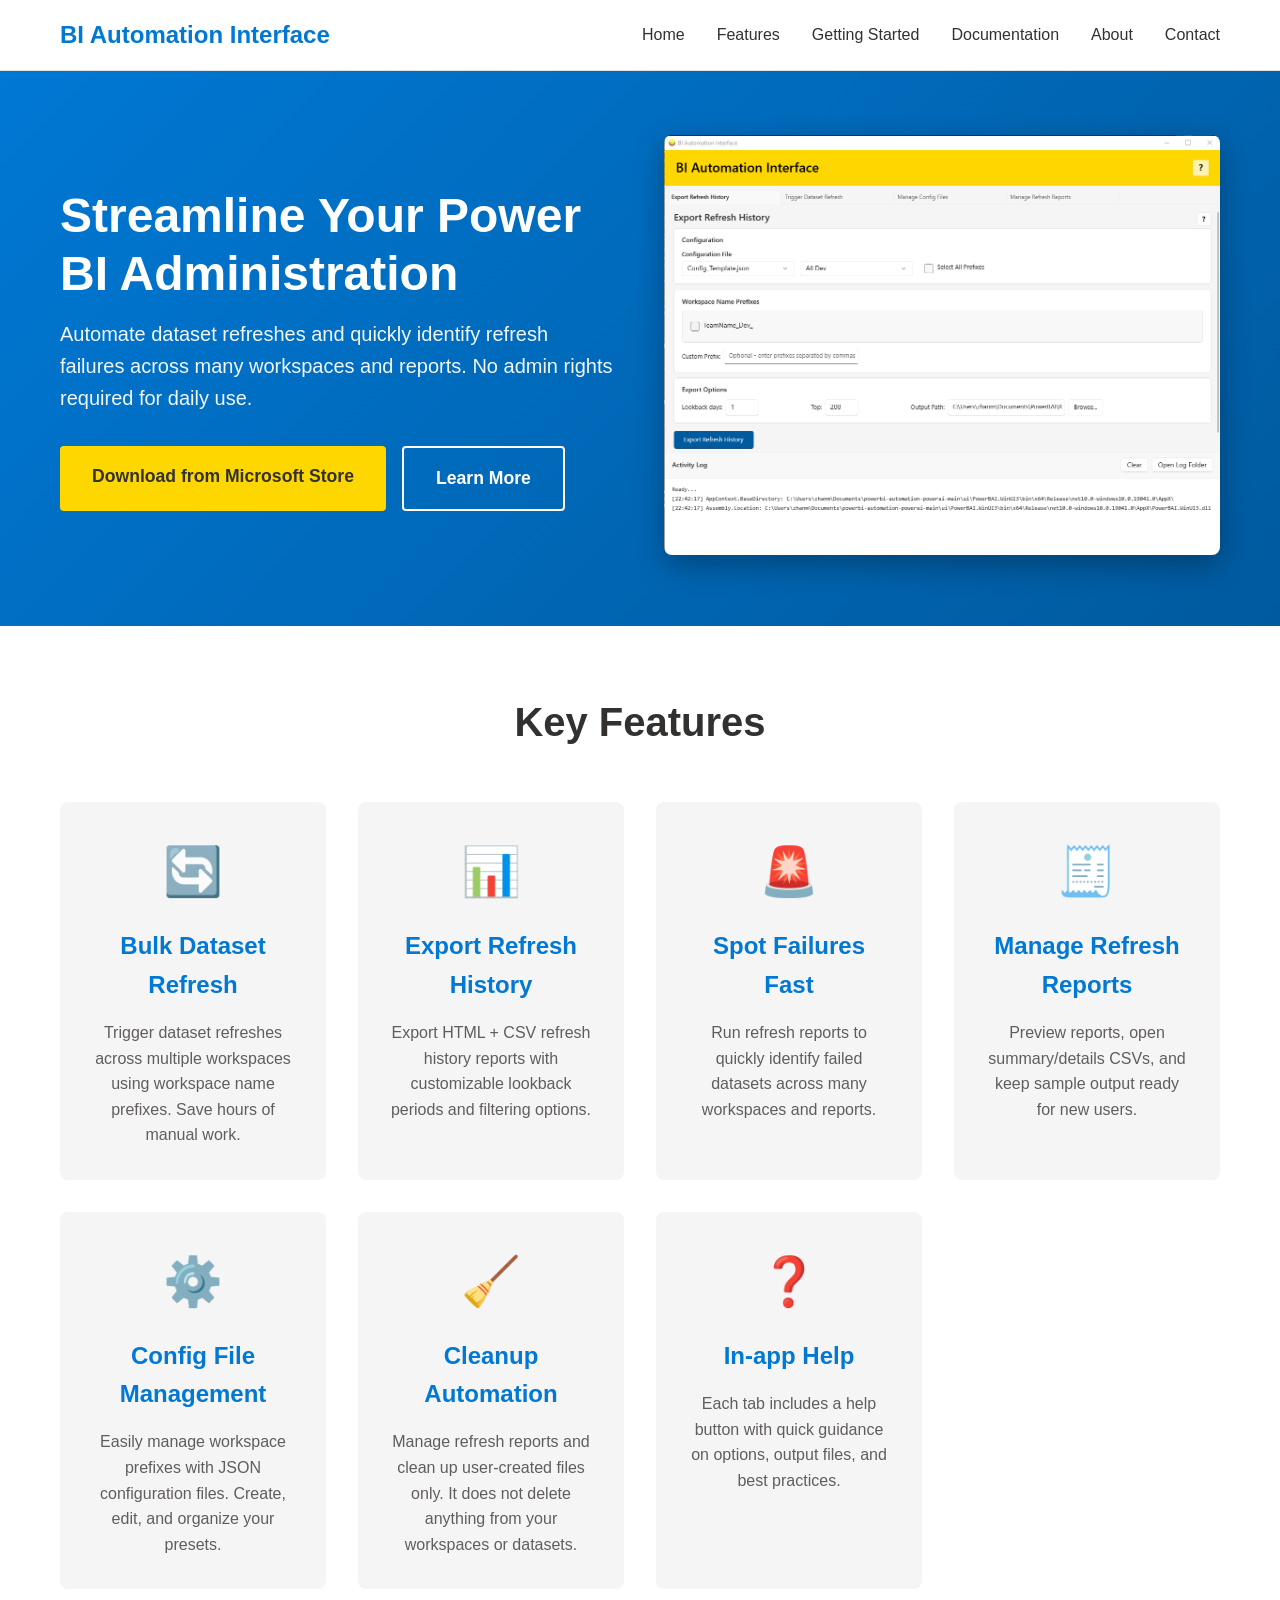
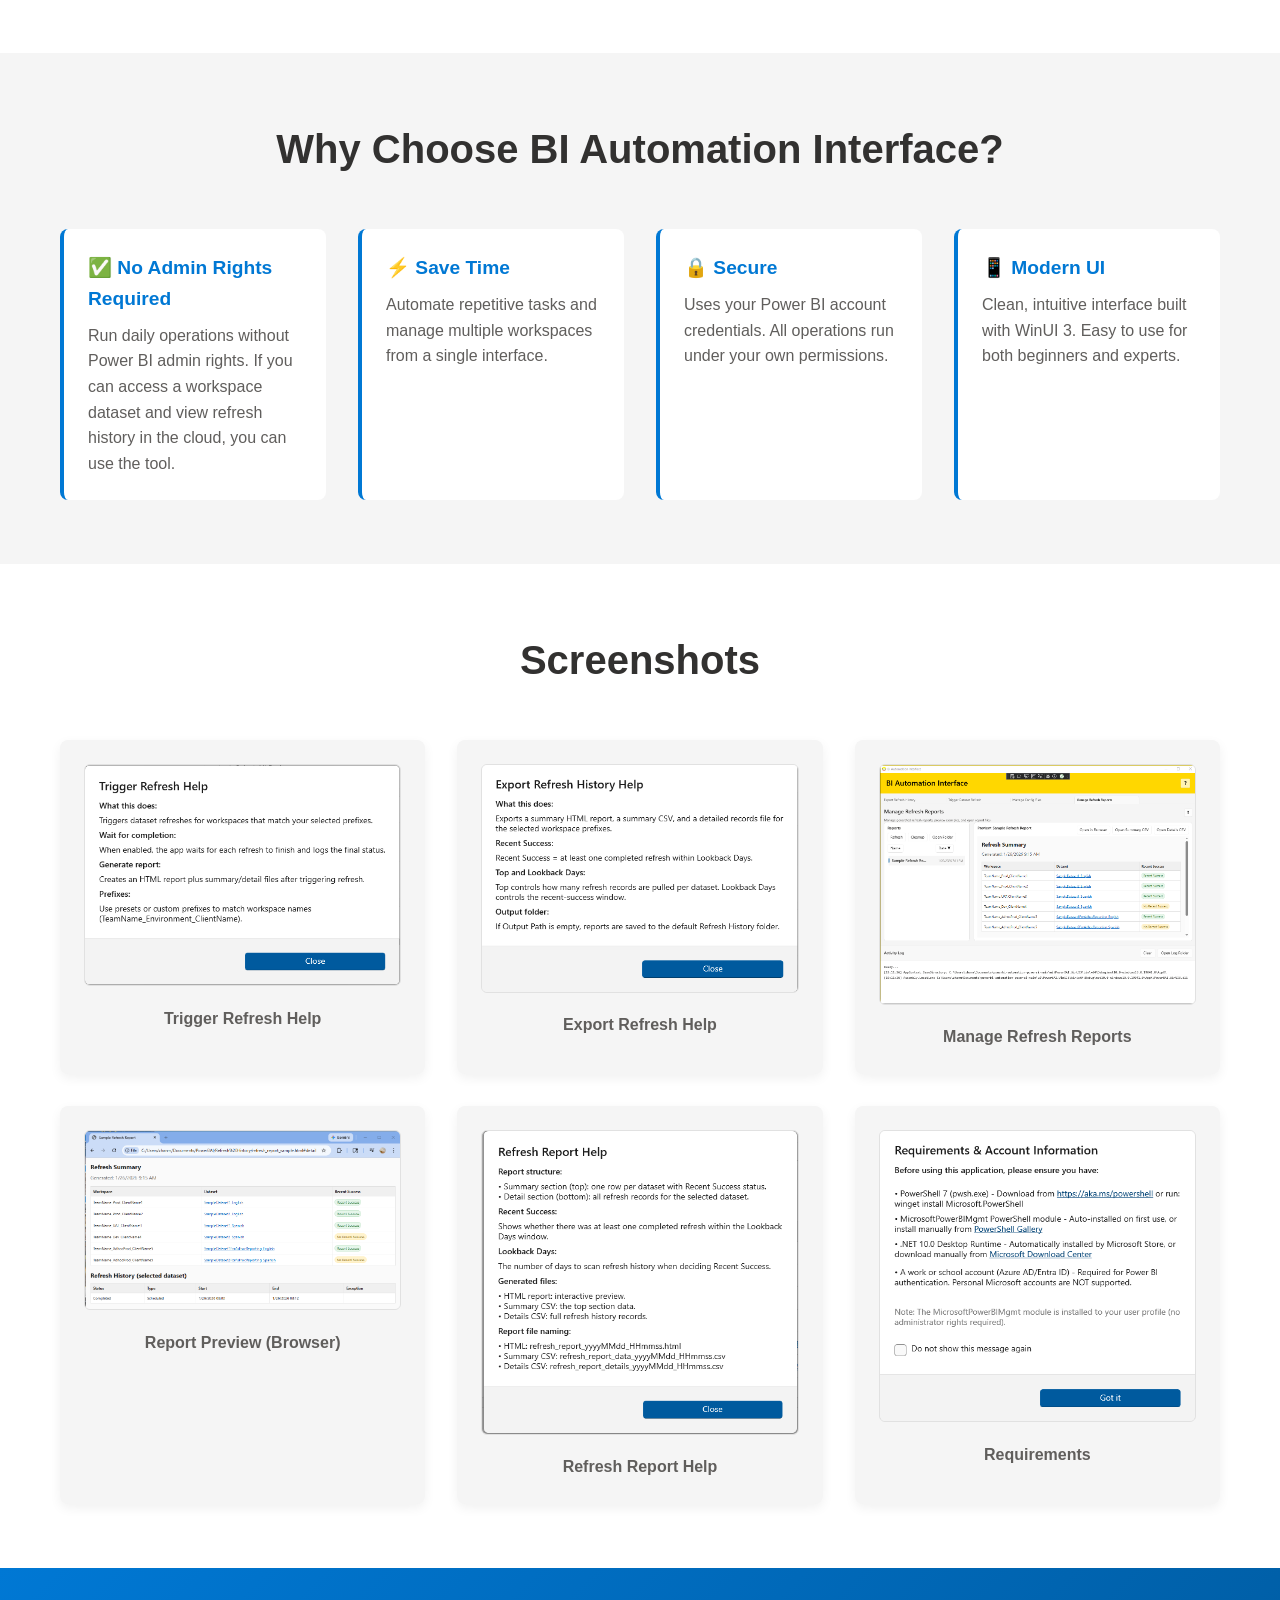
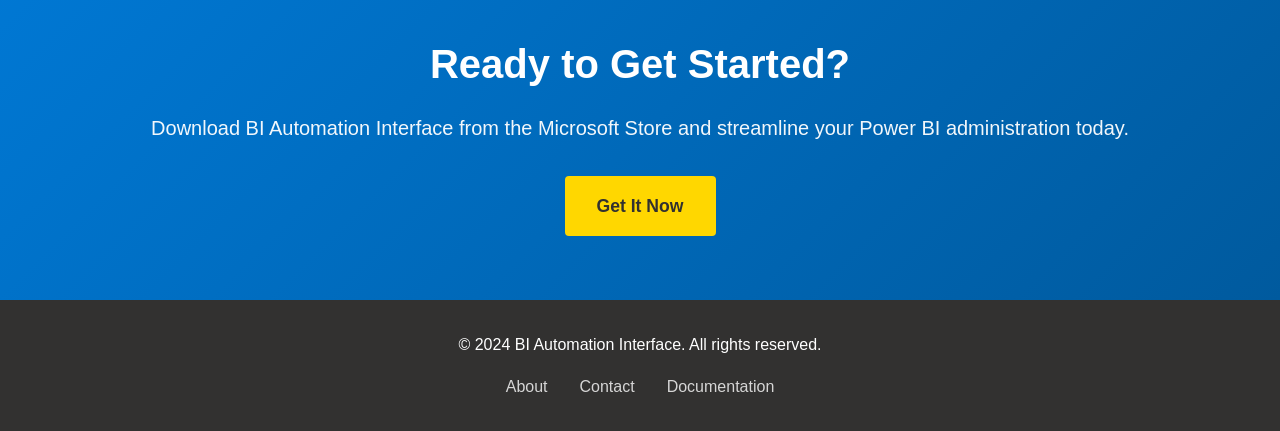
==== docs/index.html @ e1d39e35 "Enhance documentation with new sections for managing refresh reports and in-app help. Update existin" ====
<!DOCTYPE html>
<html lang="en">
<head>
    <meta charset="UTF-8">
    <meta name="viewport" content="width=device-width, initial-scale=1.0">
    <meta name="description" content="BI Automation Interface - Streamline Power BI administration with automated dataset refreshes and workspace management">
    <title>BI Automation Interface - Power BI Administration Tool</title>
    <link rel="icon" href="favicon.ico" type="image/x-icon">
    <link rel="stylesheet" href="styles/main.css">
</head>
<body>
    <!-- Navigation -->
    <nav class="navbar">
        <div class="container">
            <div class="nav-brand">BI Automation Interface</div>
            <ul class="nav-menu">
                <li><a href="index.html">Home</a></li>
                <li><a href="features.html">Features</a></li>
                <li><a href="getting-started.html">Getting Started</a></li>
                <li><a href="docs.html">Documentation</a></li>
                <li><a href="about.html">About</a></li>
                <li><a href="contact.html">Contact</a></li>
            </ul>
        </div>
    </nav>

    <!-- Hero Section -->
    <section class="hero">
        <div class="container">
            <div class="hero-content">
                <h1 class="hero-title">Streamline Your Power BI Administration</h1>
                <p class="hero-subtitle">Automate dataset refreshes and quickly identify refresh failures across many workspaces and reports. No admin rights required for daily use.</p>
                <div class="hero-cta">
                    <a href="https://apps.microsoft.com/detail/9NP7JGN357HW" class="btn btn-primary btn-large">
                        Download from Microsoft Store
                    </a>
                    <a href="getting-started.html" class="btn btn-secondary btn-large">
                        Learn More
                    </a>
                </div>
            </div>
            <div class="hero-image">
                <img class="lightbox-image" src="images/hero-screenshot.png" alt="BI Automation Interface Screenshot" />
            </div>
        </div>
    </section>

    <!-- Features Section -->
    <section id="features" class="features">
        <div class="container">
            <h2 class="section-title">Key Features</h2>
            <div class="features-grid">
                <div class="feature-card">
                    <div class="feature-icon">🔄</div>
                    <h3>Bulk Dataset Refresh</h3>
                    <p>Trigger dataset refreshes across multiple workspaces using workspace name prefixes. Save hours of manual work.</p>
                </div>
                <div class="feature-card">
                    <div class="feature-icon">📊</div>
                    <h3>Export Refresh History</h3>
                    <p>Export HTML + CSV refresh history reports with customizable lookback periods and filtering options.</p>
                </div>
                <div class="feature-card">
                    <div class="feature-icon">🚨</div>
                    <h3>Spot Failures Fast</h3>
                    <p>Run refresh reports to quickly identify failed datasets across many workspaces and reports.</p>
                </div>
                <div class="feature-card">
                    <div class="feature-icon">🧾</div>
                    <h3>Manage Refresh Reports</h3>
                    <p>Preview reports, open summary/details CSVs, and keep sample output ready for new users.</p>
                </div>
                <div class="feature-card">
                    <div class="feature-icon">⚙️</div>
                    <h3>Config File Management</h3>
                    <p>Easily manage workspace prefixes with JSON configuration files. Create, edit, and organize your presets.</p>
                </div>
                <div class="feature-card">
                    <div class="feature-icon">🧹</div>
                    <h3>Cleanup Automation</h3>
                    <p>Manage refresh reports and clean up user-created files only. It does not delete anything from your workspaces or datasets.</p>
                </div>
                <div class="feature-card">
                    <div class="feature-icon">❓</div>
                    <h3>In-app Help</h3>
                    <p>Each tab includes a help button with quick guidance on options, output files, and best practices.</p>
                </div>
            </div>
        </div>
    </section>

    <!-- Benefits Section -->
    <section class="benefits">
        <div class="container">
            <h2 class="section-title">Why Choose BI Automation Interface?</h2>
            <div class="benefits-list">
                <div class="benefit-item">
                    <strong>✅ No Admin Rights Required</strong>
                    <p>Run daily operations without Power BI admin rights. If you can access a workspace dataset and view refresh history in the cloud, you can use the tool.</p>
                </div>
                <div class="benefit-item">
                    <strong>⚡ Save Time</strong>
                    <p>Automate repetitive tasks and manage multiple workspaces from a single interface.</p>
                </div>
                <div class="benefit-item">
                    <strong>🔒 Secure</strong>
                    <p>Uses your Power BI account credentials. All operations run under your own permissions.</p>
                </div>
                <div class="benefit-item">
                    <strong>📱 Modern UI</strong>
                    <p>Clean, intuitive interface built with WinUI 3. Easy to use for both beginners and experts.</p>
                </div>
            </div>
        </div>
    </section>

    <!-- Screenshots Section -->
    <section class="screenshots">
        <div class="container">
            <h2 class="section-title">Screenshots</h2>
            <div class="screenshots-grid">
                <div class="screenshot-card">
                    <img class="lightbox-image" src="images/Trigger refesh tab help.png" alt="Trigger Refresh help dialog screenshot" />
                    <p>Trigger Refresh Help</p>
                </div>
                <div class="screenshot-card">
                    <img class="lightbox-image" src="images/Export refresh history tab help.png" alt="Export Refresh History help dialog screenshot" />
                    <p>Export Refresh Help</p>
                </div>
                <div class="screenshot-card">
                    <img class="lightbox-image" src="images/Manage Report tab.png" alt="Manage Refresh Reports page screenshot" />
                    <p>Manage Refresh Reports</p>
                </div>
                <div class="screenshot-card">
                    <img class="lightbox-image" src="images/report in browser.png" alt="Refresh report preview in browser screenshot" />
                    <p>Report Preview (Browser)</p>
                </div>
                <div class="screenshot-card">
                    <img class="lightbox-image" src="images/Refresh Report tab help.png" alt="Refresh Report help dialog screenshot" />
                    <p>Refresh Report Help</p>
                </div>
                <div class="screenshot-card">
                    <img class="lightbox-image" src="images/screenshot-5.png" alt="Requirements dialog screenshot" />
                    <p>Requirements</p>
                </div>
            </div>
        </div>
    </section>

    <!-- CTA Section -->
    <section class="cta">
        <div class="container">
            <h2>Ready to Get Started?</h2>
            <p>Download BI Automation Interface from the Microsoft Store and streamline your Power BI administration today.</p>
            <a href="https://apps.microsoft.com/detail/9NP7JGN357HW" class="btn btn-primary btn-large">
                Get It Now
            </a>
        </div>
    </section>

    <!-- Footer -->
    <footer class="footer">
        <div class="container">
            <p>&copy; 2024 BI Automation Interface. All rights reserved.</p>
            <ul class="footer-links">
                <li><a href="about.html">About</a></li>
                <li><a href="contact.html">Contact</a></li>
                <li><a href="docs.html">Documentation</a></li>
            </ul>
        </div>
    </footer>
    <div class="lightbox-overlay" id="lightbox" aria-hidden="true">
        <button class="lightbox-close" type="button" aria-label="Close">×</button>
        <img class="lightbox-content" id="lightbox-image" alt="" />
    </div>
    <script>
        const lightbox = document.getElementById("lightbox");
        const lightboxImage = document.getElementById("lightbox-image");
        const lightboxClose = lightbox.querySelector(".lightbox-close");

        const openLightbox = (img) => {
            lightboxImage.src = img.src;
            lightboxImage.alt = img.alt || "";
            lightbox.classList.add("open");
            document.body.classList.add("lightbox-open");
        };

        const closeLightbox = () => {
            lightbox.classList.remove("open");
            document.body.classList.remove("lightbox-open");
        };

        document.querySelectorAll(".lightbox-image").forEach((img) => {
            img.setAttribute("tabindex", "0");
            img.addEventListener("click", () => openLightbox(img));
            img.addEventListener("keydown", (event) => {
                if (event.key === "Enter" || event.key === " ") {
                    event.preventDefault();
                    openLightbox(img);
                }
            });
        });

        lightboxClose.addEventListener("click", closeLightbox);
        lightbox.addEventListener("click", (event) => {
            if (event.target === lightbox) {
                closeLightbox();
            }
        });
        document.addEventListener("keydown", (event) => {
            if (event.key === "Escape" && lightbox.classList.contains("open")) {
                closeLightbox();
            }
        });
    </script>
</body>
</html>
---- docs/styles/main.css ----
/* Reset and Base Styles */
* {
    margin: 0;
    padding: 0;
    box-sizing: border-box;
}

:root {
    --primary-color: #0078D4; /* Power BI Blue */
    --accent-color: #FFD700; /* Golden Yellow */
    --text-dark: #323130;
    --text-light: #605E5C;
    --bg-light: #F5F5F5;
    --bg-white: #FFFFFF;
    --border-color: #E1E1E1;
}

body {
    font-family: 'Segoe UI', -apple-system, BlinkMacSystemFont, 'Roboto', 'Oxygen', 'Ubuntu', sans-serif;
    color: var(--text-dark);
    line-height: 1.6;
    background-color: var(--bg-light);
}

.container {
    max-width: 1200px;
    margin: 0 auto;
    padding: 0 20px;
}

/* Navigation */
.navbar {
    background-color: var(--bg-white);
    border-bottom: 1px solid var(--border-color);
    padding: 1rem 0;
    position: sticky;
    top: 0;
    z-index: 100;
}

.navbar .container {
    display: flex;
    justify-content: space-between;
    align-items: center;
}

.nav-brand {
    font-size: 1.5rem;
    font-weight: 600;
    color: var(--primary-color);
}

.nav-menu {
    display: flex;
    list-style: none;
    gap: 2rem;
}

.nav-menu a {
    text-decoration: none;
    color: var(--text-dark);
    font-weight: 500;
    transition: color 0.3s;
}

.nav-menu a:hover {
    color: var(--primary-color);
}

/* Hero Section */
.hero {
    background: linear-gradient(135deg, var(--primary-color) 0%, #005A9E 100%);
    color: white;
    padding: 4rem 0;
    min-height: 500px;
    display: flex;
    align-items: center;
}

.hero .container {
    display: grid;
    grid-template-columns: 1fr 1fr;
    gap: 3rem;
    align-items: center;
}

.hero-title {
    font-size: 3rem;
    font-weight: 700;
    margin-bottom: 1rem;
    line-height: 1.2;
}

.hero-subtitle {
    font-size: 1.25rem;
    margin-bottom: 2rem;
    opacity: 0.95;
}

.hero-cta {
    display: flex;
    gap: 1rem;
    flex-wrap: wrap;
}

.hero-image img {
    width: 100%;
    border-radius: 8px;
    box-shadow: 0 10px 30px rgba(0, 0, 0, 0.3);
}

/* Page Hero */
.page-hero {
    background-color: var(--bg-white);
    padding: 3rem 0 2rem;
    border-bottom: 1px solid var(--border-color);
}

.page-hero h1 {
    font-size: 2.5rem;
    margin-bottom: 0.5rem;
}

.page-hero p {
    color: var(--text-light);
    font-size: 1.1rem;
}

/* Page Sections */
.page-section {
    padding: 3rem 0;
}

.content-grid {
    display: grid;
    grid-template-columns: repeat(auto-fit, minmax(260px, 1fr));
    gap: 1.5rem;
}

.content-card {
    background-color: var(--bg-white);
    border: 1px solid var(--border-color);
    border-radius: 8px;
    padding: 1.5rem;
}

.content-card h3 {
    color: var(--primary-color);
    margin-bottom: 0.5rem;
}

.inline-code {
    font-family: Consolas, 'Courier New', monospace;
    background-color: #F3F2F1;
    padding: 0.1rem 0.35rem;
    border-radius: 4px;
    font-size: 0.95rem;
}

/* Docs Layout */
.docs-layout {
    display: grid;
    grid-template-columns: 260px 1fr;
    gap: 2rem;
    align-items: start;
}

.docs-sidebar {
    position: sticky;
    top: 90px;
    background-color: var(--bg-white);
    border: 1px solid var(--border-color);
    border-radius: 8px;
    padding: 1rem;
}

.docs-sidebar h3 {
    font-size: 1rem;
    color: var(--text-light);
    text-transform: uppercase;
    letter-spacing: 0.04em;
    margin-bottom: 0.75rem;
}

.docs-nav {
    list-style: none;
    padding-left: 0;
}

.docs-nav li {
    margin-bottom: 0.5rem;
}

.docs-nav a {
    color: var(--text-dark);
    text-decoration: none;
    font-weight: 500;
}

.docs-nav a:hover {
    color: var(--primary-color);
}

.docs-section {
    margin-bottom: 2.5rem;
}

.docs-section h2 {
    margin-bottom: 0.75rem;
}

.docs-section p {
    color: var(--text-light);
}

.docs-callout {
    background-color: #F3F8FE;
    border-left: 4px solid var(--primary-color);
    padding: 1rem;
    border-radius: 6px;
    margin-top: 1rem;
}

@media (max-width: 960px) {
    .docs-layout {
        grid-template-columns: 1fr;
    }

    .docs-sidebar {
        position: static;
    }
}

pre {
    background-color: #1B1A19;
    color: #F3F2F1;
    padding: 1rem;
    border-radius: 6px;
    overflow-x: auto;
    margin-top: 1rem;
}

pre code {
    font-family: Consolas, 'Courier New', monospace;
    font-size: 0.95rem;
}

/* Buttons */
.btn {
    display: inline-block;
    padding: 0.75rem 1.5rem;
    border-radius: 4px;
    text-decoration: none;
    font-weight: 600;
    transition: all 0.3s;
    border: none;
    cursor: pointer;
}

.btn-primary {
    background-color: var(--accent-color);
    color: var(--text-dark);
}

.btn-primary:hover {
    background-color: #FFC700;
    transform: translateY(-2px);
    box-shadow: 0 4px 12px rgba(255, 215, 0, 0.4);
}

.btn-secondary {
    background-color: transparent;
    color: white;
    border: 2px solid white;
}

.btn-secondary:hover {
    background-color: rgba(255, 255, 255, 0.1);
}

.btn-large {
    padding: 1rem 2rem;
    font-size: 1.1rem;
}

/* Features Section */
.features {
    padding: 4rem 0;
    background-color: var(--bg-white);
}

.section-title {
    font-size: 2.5rem;
    text-align: center;
    margin-bottom: 3rem;
    color: var(--text-dark);
}

.features-grid {
    display: grid;
    grid-template-columns: repeat(auto-fit, minmax(250px, 1fr));
    gap: 2rem;
}

.feature-card {
    background-color: var(--bg-light);
    padding: 2rem;
    border-radius: 8px;
    text-align: center;
    transition: transform 0.3s, box-shadow 0.3s;
}

.feature-card:hover {
    transform: translateY(-5px);
    box-shadow: 0 8px 20px rgba(0, 0, 0, 0.1);
}

.feature-icon {
    font-size: 3rem;
    margin-bottom: 1rem;
}

.feature-card h3 {
    font-size: 1.5rem;
    margin-bottom: 1rem;
    color: var(--primary-color);
}

.feature-card p {
    color: var(--text-light);
}

/* Benefits Section */
.benefits {
    padding: 4rem 0;
    background-color: var(--bg-light);
}

.benefits-list {
    display: grid;
    grid-template-columns: repeat(auto-fit, minmax(250px, 1fr));
    gap: 2rem;
}

.benefit-item {
    background-color: var(--bg-white);
    padding: 1.5rem;
    border-radius: 8px;
    border-left: 4px solid var(--primary-color);
}

.benefit-item strong {
    display: block;
    font-size: 1.2rem;
    margin-bottom: 0.5rem;
    color: var(--primary-color);
}

.benefit-item p {
    color: var(--text-light);
}

/* Screenshots Section */
.screenshots {
    padding: 4rem 0;
    background-color: var(--bg-white);
}

.screenshots-grid {
    display: grid;
    grid-template-columns: repeat(auto-fit, minmax(280px, 1fr));
    gap: 2rem;
}

.screenshot-card {
    background-color: var(--bg-light);
    padding: 1.5rem;
    border-radius: 8px;
    text-align: center;
    box-shadow: 0 4px 12px rgba(0, 0, 0, 0.06);
}

.screenshot-card img {
    width: 100%;
    border-radius: 6px;
    border: 1px solid var(--border-color);
    background-color: #FFFFFF;
}

.lightbox-image {
    cursor: zoom-in;
}

.screenshot-card p {
    margin-top: 0.75rem;
    color: var(--text-light);
    font-weight: 600;
}

/* Lightbox */
.lightbox-overlay {
    position: fixed;
    inset: 0;
    display: none;
    align-items: center;
    justify-content: center;
    background: rgba(0, 0, 0, 0.8);
    padding: 2rem;
    z-index: 1000;
}

.lightbox-overlay.open {
    display: flex;
}

.lightbox-content {
    max-width: 95vw;
    max-height: 90vh;
    border-radius: 8px;
    border: 1px solid var(--border-color);
    background-color: #FFFFFF;
    box-shadow: 0 12px 30px rgba(0, 0, 0, 0.4);
}

.lightbox-close {
    position: absolute;
    top: 1.5rem;
    right: 1.5rem;
    width: 40px;
    height: 40px;
    border: none;
    border-radius: 999px;
    background: rgba(255, 255, 255, 0.9);
    color: #1b1b1b;
    font-size: 24px;
    cursor: pointer;
}

.lightbox-close:hover {
    background: #FFFFFF;
}

.lightbox-open {
    overflow: hidden;
}

/* CTA Section */
.cta {
    padding: 4rem 0;
    background: linear-gradient(135deg, var(--primary-color) 0%, #005A9E 100%);
    color: white;
    text-align: center;
}

.cta h2 {
    font-size: 2.5rem;
    margin-bottom: 1rem;
}

.cta p {
    font-size: 1.25rem;
    margin-bottom: 2rem;
    opacity: 0.95;
}

/* Footer */
.footer {
    background-color: var(--text-dark);
    color: white;
    padding: 2rem 0;
    text-align: center;
}

.footer-links {
    display: flex;
    justify-content: center;
    list-style: none;
    gap: 2rem;
    margin-top: 1rem;
}

.footer-links a {
    color: white;
    text-decoration: none;
    opacity: 0.8;
    transition: opacity 0.3s;
}

.footer-links a:hover {
    opacity: 1;
}

/* Responsive Design */
@media (max-width: 768px) {
    .hero .container {
        grid-template-columns: 1fr;
    }
    
    .hero-title {
        font-size: 2rem;
    }
    
    .nav-menu {
        flex-direction: column;
        gap: 1rem;
    }
    
    .features-grid,
    .benefits-list {
        grid-template-columns: 1fr;
    }
}
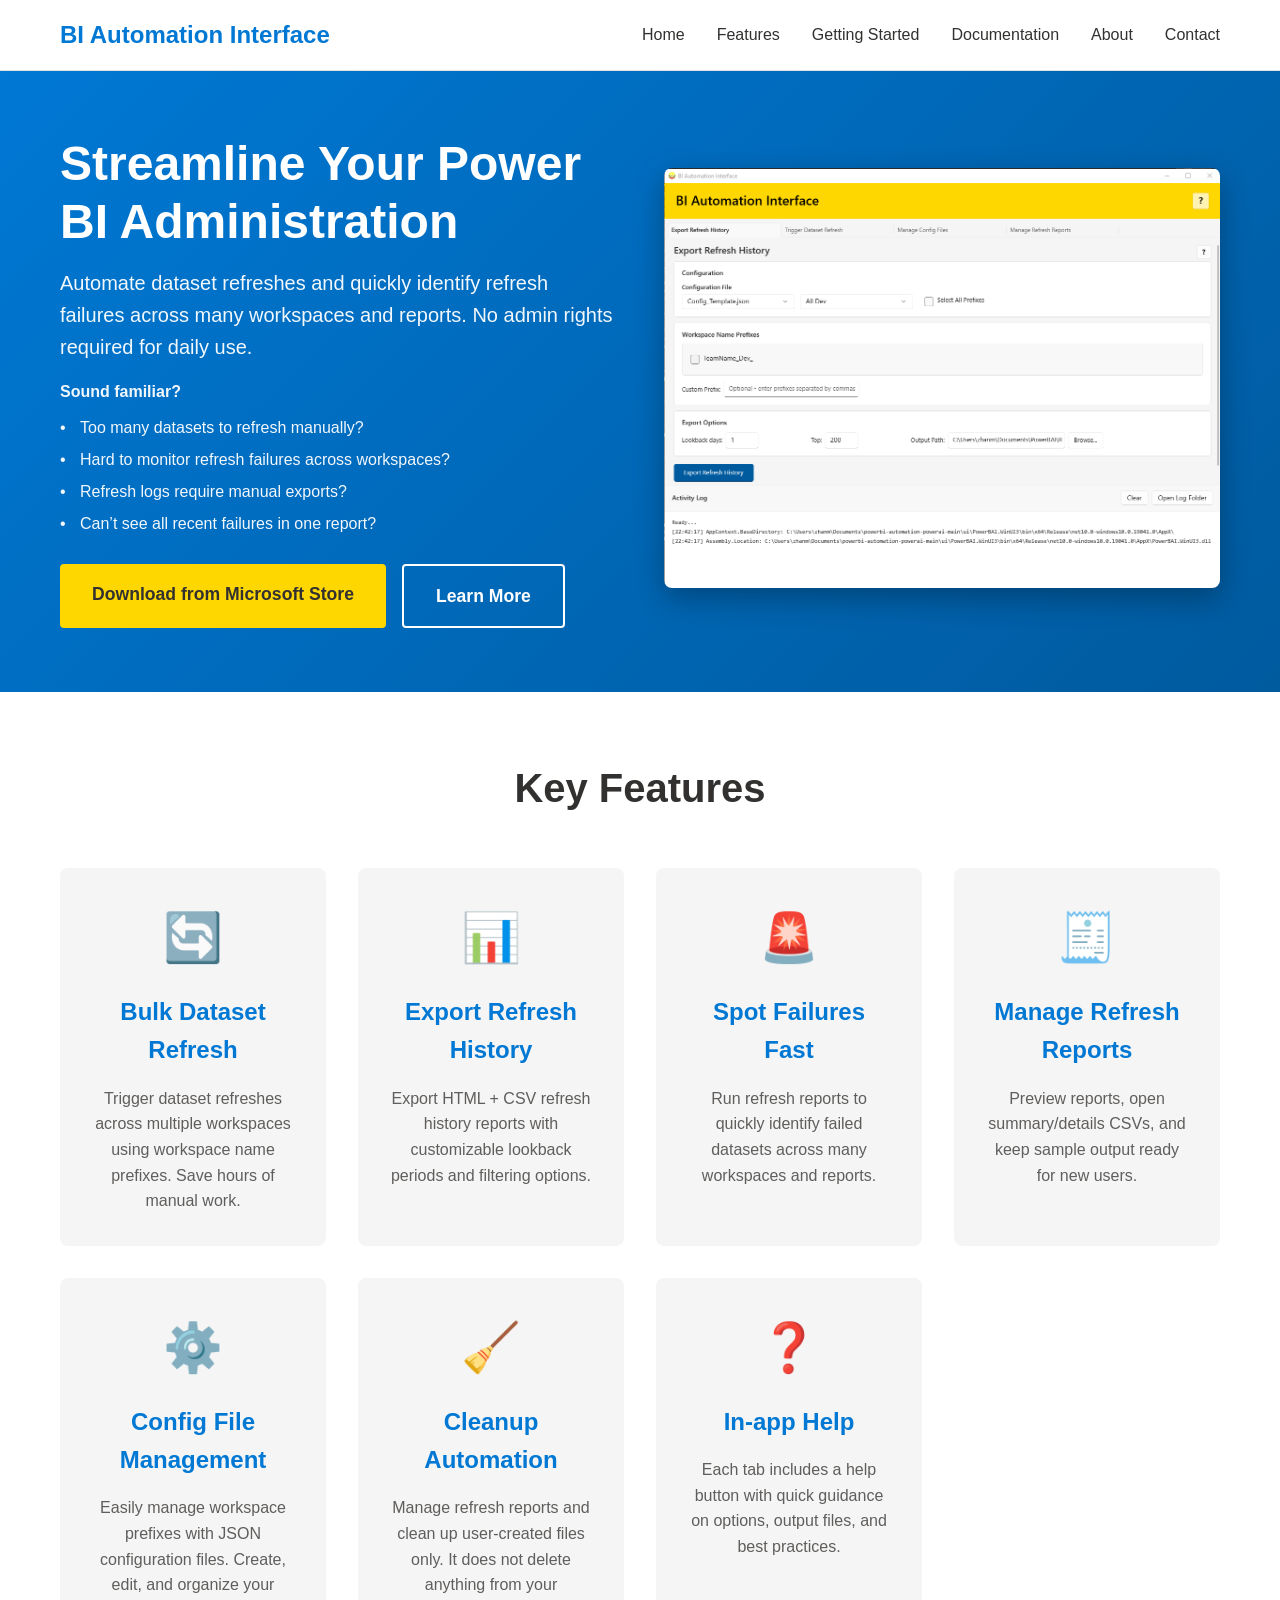
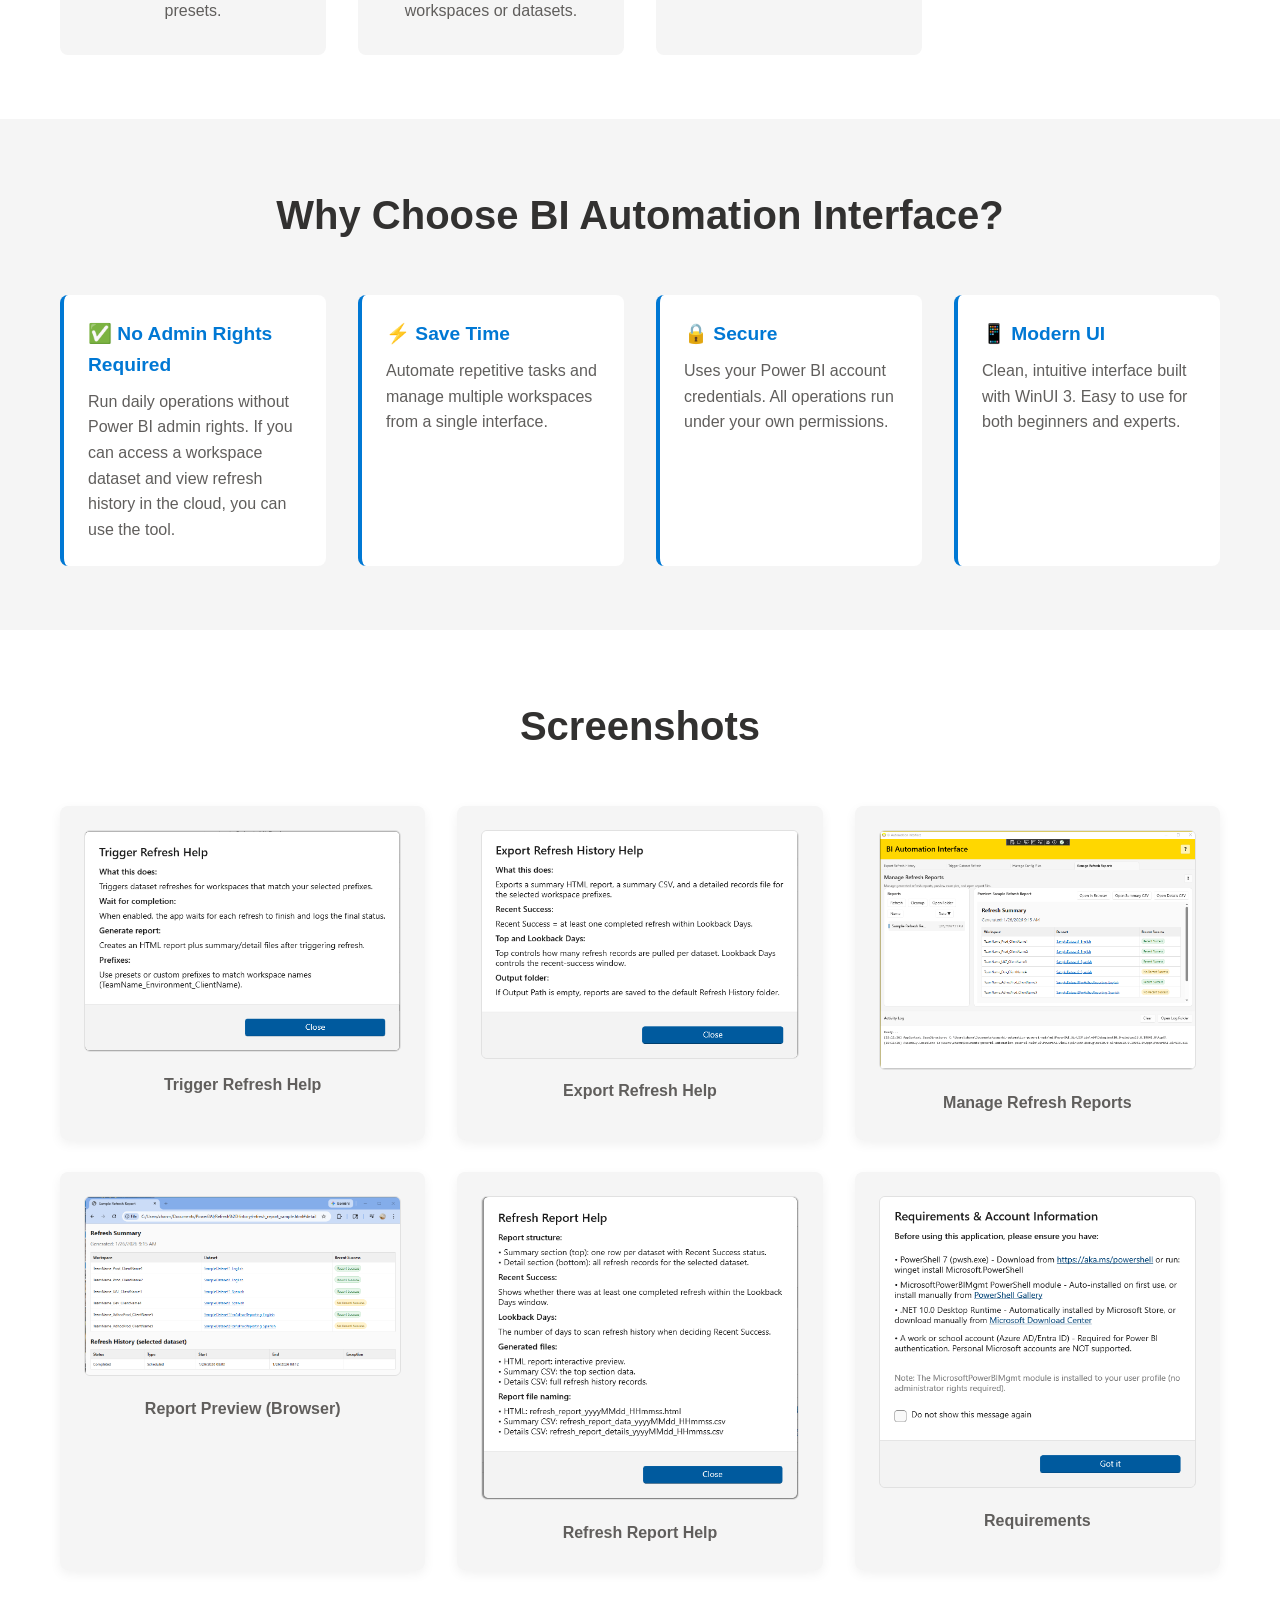
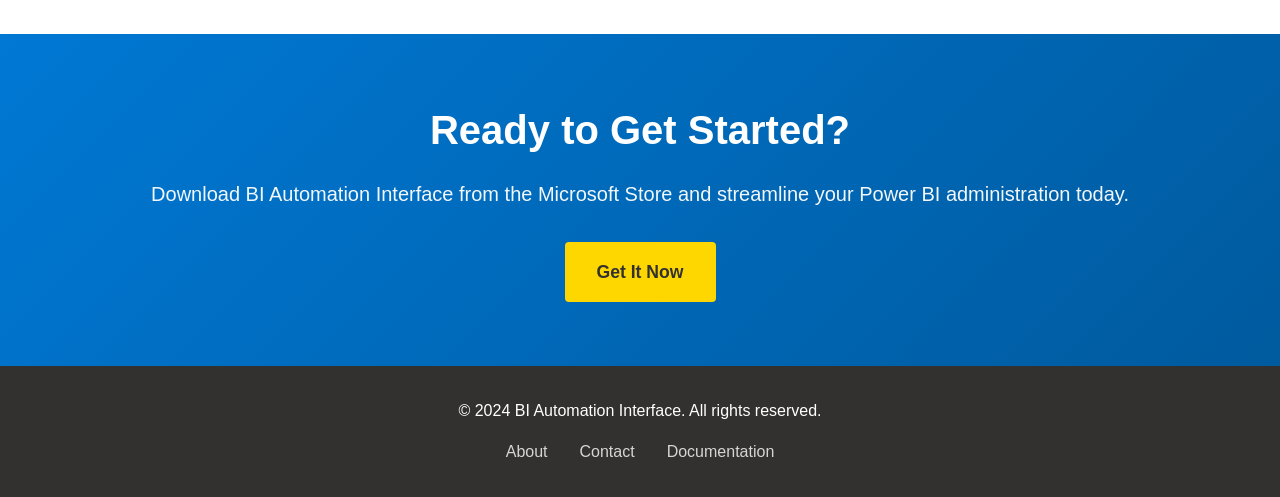
==== commit 65d6d04f: "Enhance index.html and main.css by adding a section with common user questions related to dataset re" ====
--- a/docs/index.html
+++ b/docs/index.html
@@ -3,8 +3,30 @@
 <head>
     <meta charset="UTF-8">
     <meta name="viewport" content="width=device-width, initial-scale=1.0">
-    <meta name="description" content="BI Automation Interface - Streamline Power BI administration with automated dataset refreshes and workspace management">
-    <title>BI Automation Interface - Power BI Administration Tool</title>
+    <meta name="description" content="Automate Power BI dataset refreshes and refresh history reporting across many workspaces. Spot failures fast with BI Automation Interface.">
+    <meta name="robots" content="index,follow">
+    <title>Power BI Refresh Automation Tool | BI Automation Interface</title>
+    <link rel="canonical" href="https://powerbiauto.com/">
+    <meta property="og:title" content="Power BI Refresh Automation Tool | BI Automation Interface">
+    <meta property="og:description" content="Automate Power BI dataset refreshes and refresh history reporting across many workspaces. Spot failures fast with BI Automation Interface.">
+    <meta property="og:type" content="website">
+    <meta property="og:url" content="https://powerbiauto.com/">
+    <meta property="og:image" content="https://powerbiauto.com/images/hero-screenshot.png">
+    <meta name="twitter:card" content="summary_large_image">
+    <meta name="twitter:title" content="Power BI Refresh Automation Tool | BI Automation Interface">
+    <meta name="twitter:description" content="Automate Power BI dataset refreshes and refresh history reporting across many workspaces. Spot failures fast with BI Automation Interface.">
+    <meta name="twitter:image" content="https://powerbiauto.com/images/hero-screenshot.png">
+    <script type="application/ld+json">
+        {
+            "@context": "https://schema.org",
+            "@type": "SoftwareApplication",
+            "name": "BI Automation Interface",
+            "applicationCategory": "BusinessApplication",
+            "operatingSystem": "Windows",
+            "url": "https://powerbiauto.com/",
+            "description": "Automate Power BI dataset refreshes and refresh history reporting across many workspaces. Spot failures fast with BI Automation Interface."
+        }
+    </script>
     <link rel="icon" href="favicon.ico" type="image/x-icon">
     <link rel="stylesheet" href="styles/main.css">
 </head>
@@ -30,6 +52,13 @@
             <div class="hero-content">
                 <h1 class="hero-title">Streamline Your Power BI Administration</h1>
                 <p class="hero-subtitle">Automate dataset refreshes and quickly identify refresh failures across many workspaces and reports. No admin rights required for daily use.</p>
+                <p class="hero-questions-intro">Sound familiar?</p>
+                <ul class="hero-questions">
+                    <li>Too many datasets to refresh manually?</li>
+                    <li>Hard to monitor refresh failures across workspaces?</li>
+                    <li>Refresh logs require manual exports?</li>
+                    <li>Can&rsquo;t see all recent failures in one report?</li>
+                </ul>
                 <div class="hero-cta">
                     <a href="https://apps.microsoft.com/detail/9NP7JGN357HW" class="btn btn-primary btn-large">
                         Download from Microsoft Store
--- a/docs/styles/main.css
+++ b/docs/styles/main.css
@@ -93,8 +93,35 @@
 
 .hero-subtitle {
     font-size: 1.25rem;
-    margin-bottom: 2rem;
+    margin-bottom: 1rem;
     opacity: 0.95;
+}
+
+.hero-questions-intro {
+    font-size: 1rem;
+    font-weight: 600;
+    margin-bottom: 0.5rem;
+    opacity: 0.95;
+}
+
+.hero-questions {
+    list-style: none;
+    padding: 0;
+    margin: 0 0 1.5rem 0;
+    font-size: 1rem;
+    opacity: 0.95;
+}
+
+.hero-questions li {
+    padding: 0.2rem 0;
+    padding-left: 1.25rem;
+    position: relative;
+}
+
+.hero-questions li::before {
+    content: "•";
+    position: absolute;
+    left: 0;
 }
 
 .hero-cta {
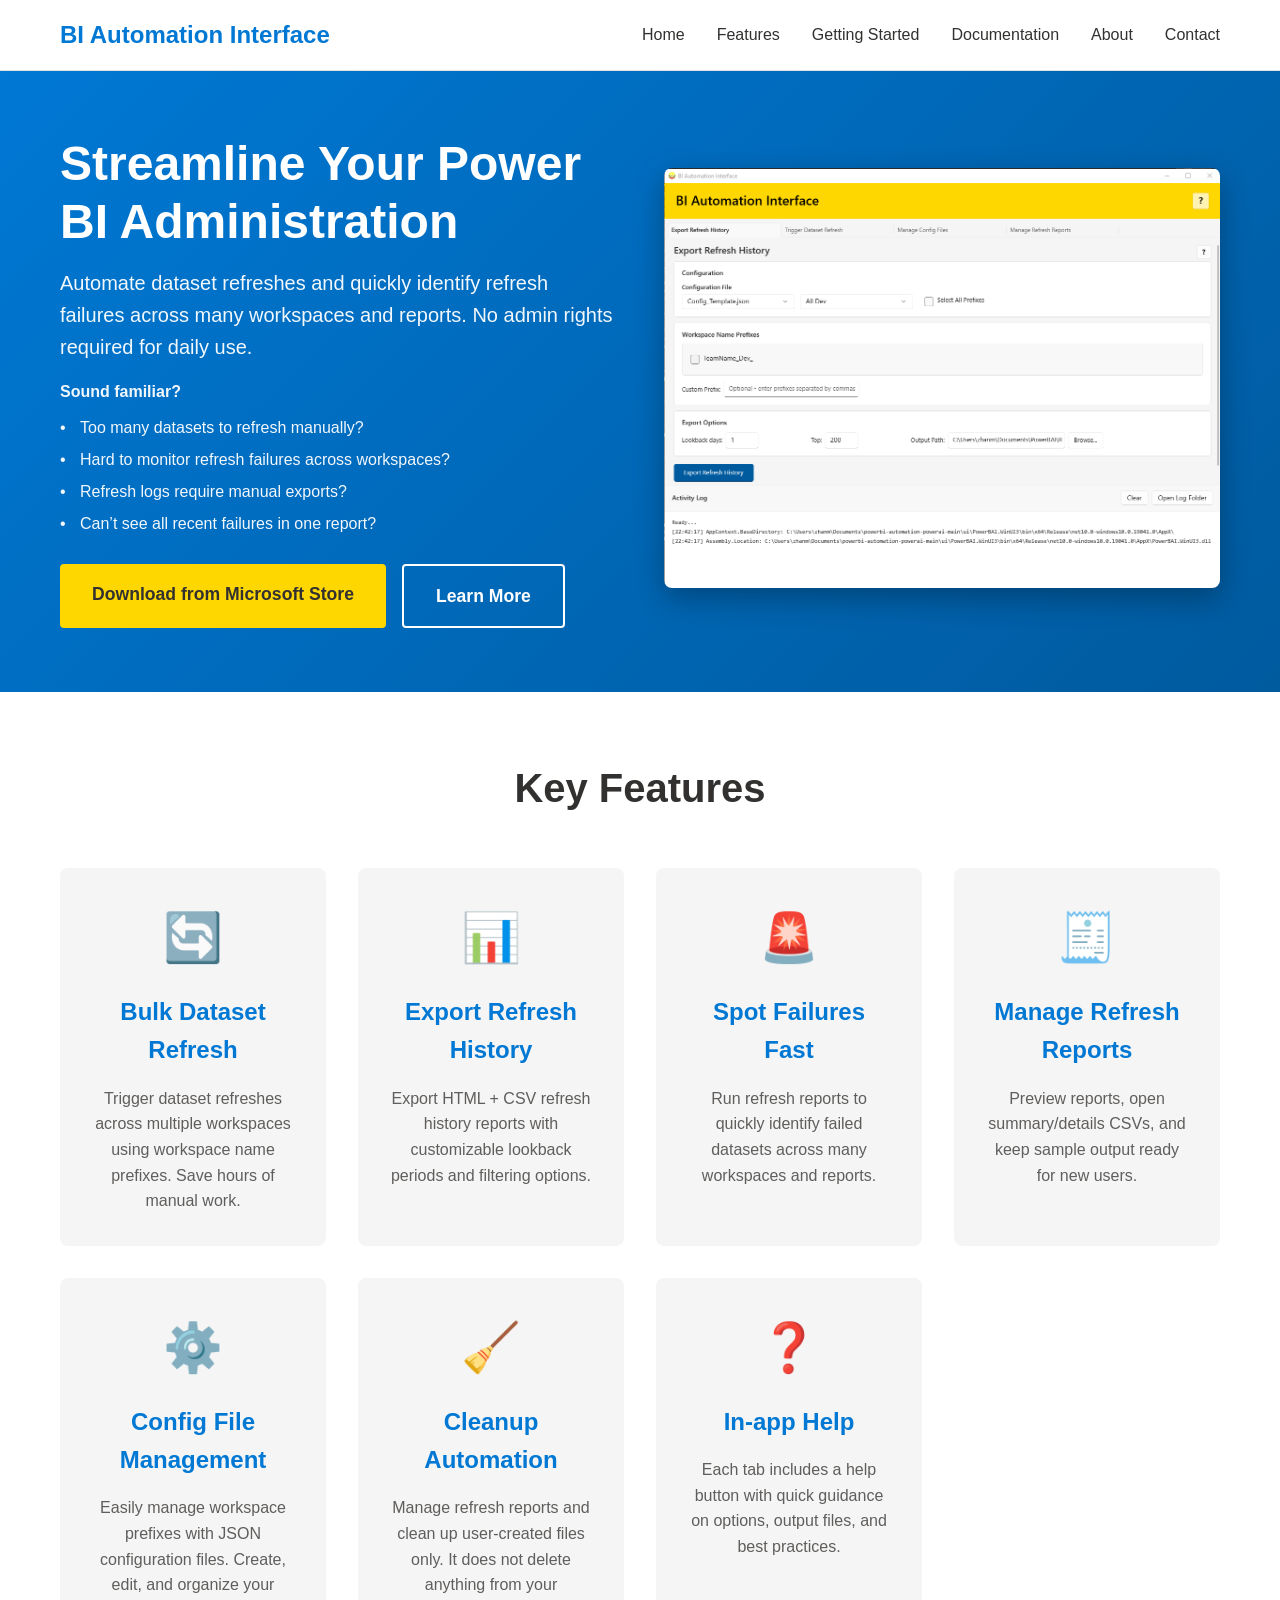
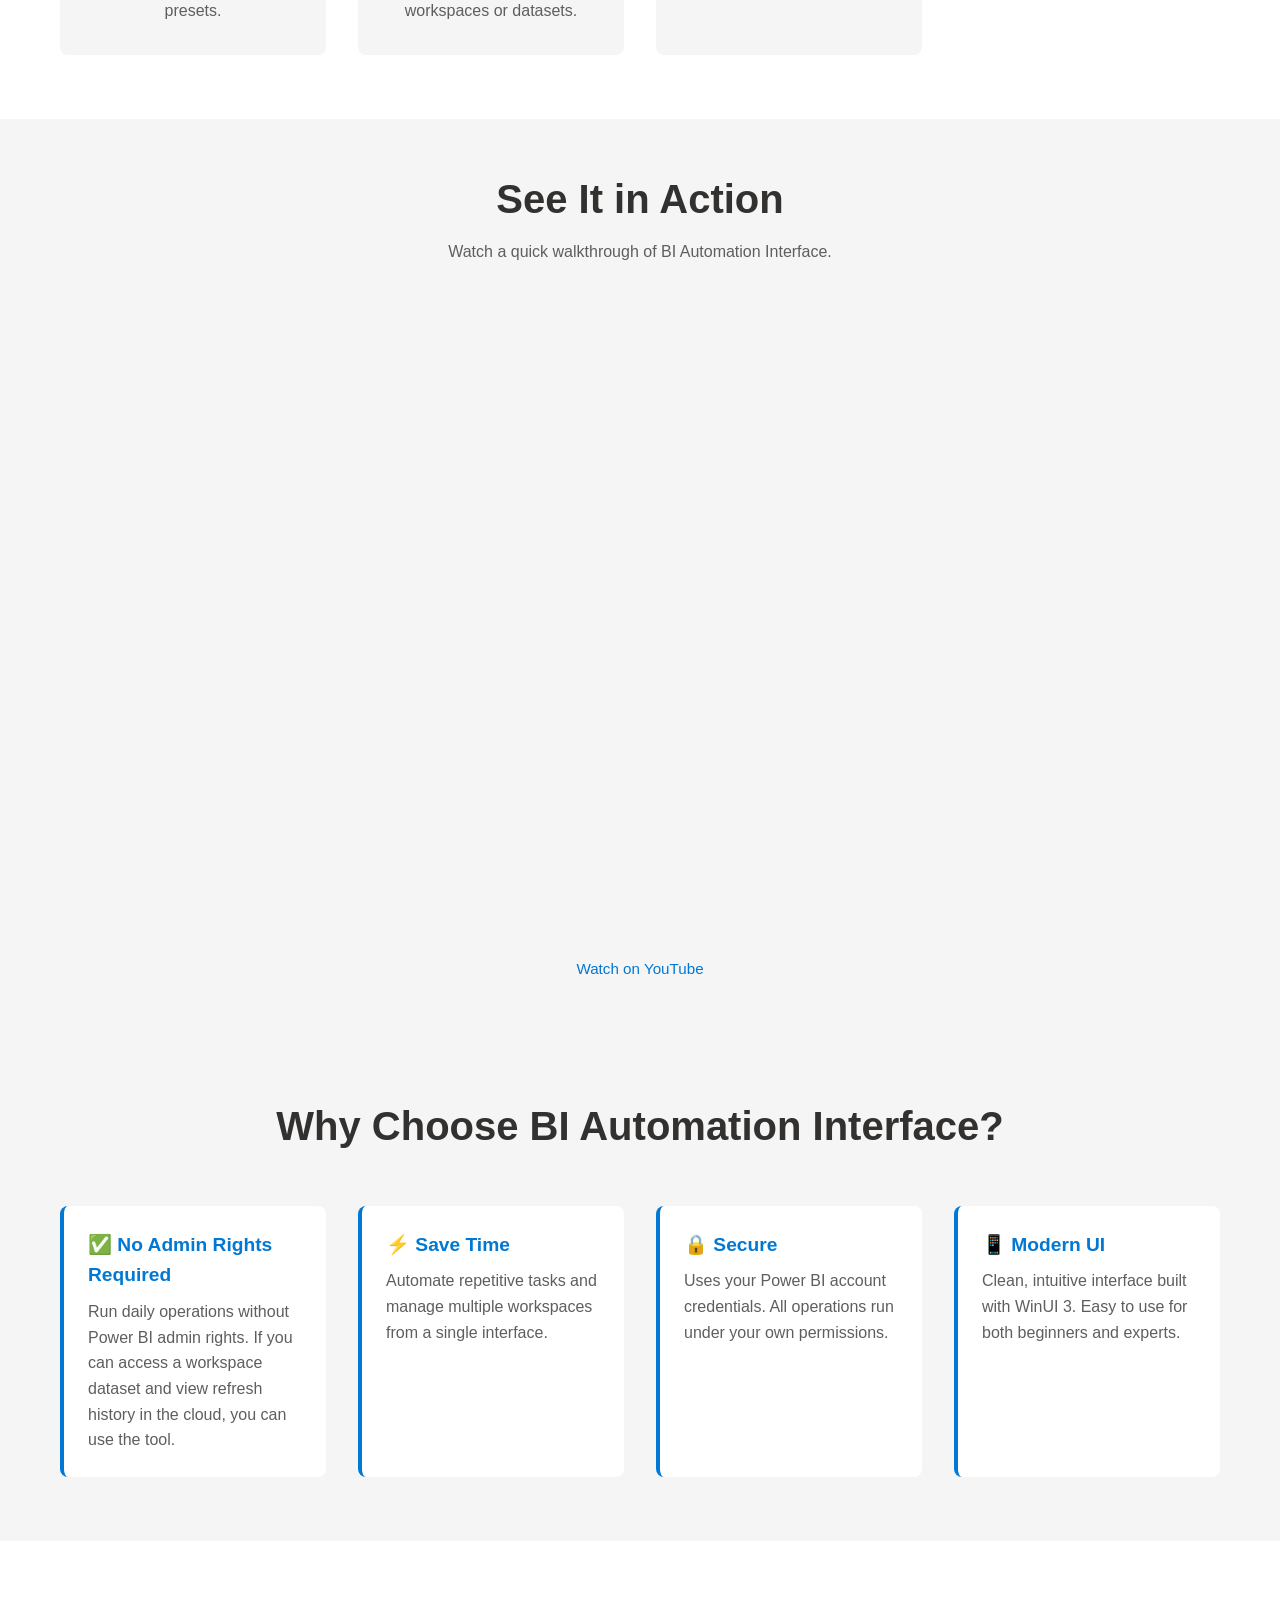
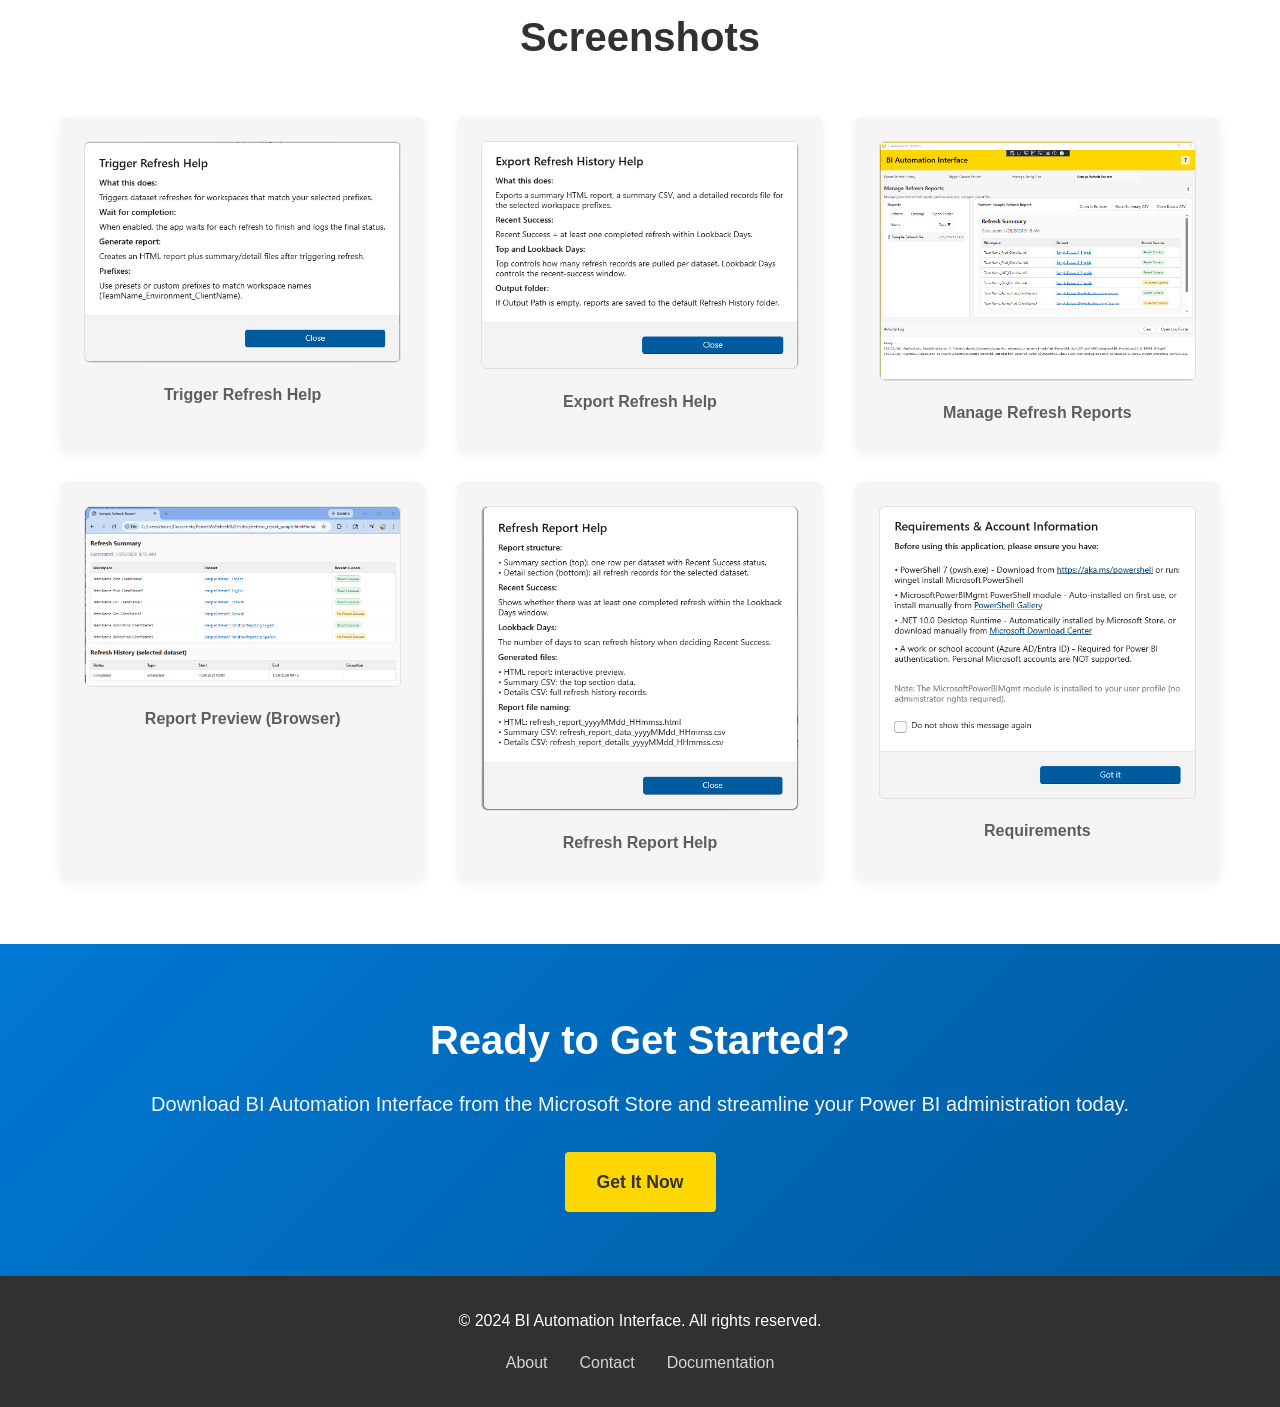
==== commit 6ad23eb9: "Add video sections to getting-started.html and index.html, including YouTube embed and fallback for " ====
--- a/docs/index.html
+++ b/docs/index.html
@@ -118,6 +118,24 @@
         </div>
     </section>
 
+    <!-- Video Section (embed works over http/https; local file:// shows thumbnail link) -->
+    <section class="page-section video-section">
+        <div class="container">
+            <h2 class="section-title">See It in Action</h2>
+            <p class="video-intro">Watch a quick walkthrough of BI Automation Interface.</p>
+            <div class="video-wrapper" id="video-embed">
+                <iframe src="https://www.youtube.com/embed/AhUvkJkmsHg" title="BI Automation Interface - YouTube" allow="accelerometer; autoplay; clipboard-write; encrypted-media; gyroscope; picture-in-picture; web-share" allowfullscreen></iframe>
+            </div>
+            <div class="video-fallback" id="video-fallback" style="display: none;">
+                <a href="https://youtu.be/AhUvkJkmsHg" target="_blank" rel="noopener noreferrer" class="video-thumb-link">
+                    <img src="https://img.youtube.com/vi/AhUvkJkmsHg/hqdefault.jpg" alt="Play: BI Automation Interface" width="640" height="360" />
+                    <span class="video-play-label">▶ Watch on YouTube</span>
+                </a>
+            </div>
+            <p class="video-link"><a href="https://youtu.be/AhUvkJkmsHg" target="_blank" rel="noopener noreferrer">Watch on YouTube</a></p>
+        </div>
+    </section>
+
     <!-- Benefits Section -->
     <section class="benefits">
         <div class="container">
@@ -236,6 +254,19 @@
                 closeLightbox();
             }
         });
+        // When opened as file://, YouTube embed fails (Error 153). Show thumbnail link instead.
+        (function () {
+            var isLocal = window.location.protocol === "file:";
+            if (isLocal) {
+                var embed = document.getElementById("video-embed");
+                var fallback = document.getElementById("video-fallback");
+                if (embed && fallback) {
+                    embed.style.display = "none";
+                    fallback.style.display = "block";
+                }
+            }
+        })();
+
         document.addEventListener("keydown", (event) => {
             if (event.key === "Escape" && lightbox.classList.contains("open")) {
                 closeLightbox();
--- a/docs/styles/main.css
+++ b/docs/styles/main.css
@@ -321,6 +321,84 @@
     text-align: center;
     margin-bottom: 3rem;
     color: var(--text-dark);
+}
+
+/* Video section (YouTube embed) */
+.video-section .section-title {
+    margin-bottom: 0.5rem;
+}
+
+.video-intro {
+    text-align: center;
+    color: var(--text-light);
+    margin-bottom: 1.5rem;
+}
+
+.video-wrapper {
+    position: relative;
+    width: 100%;
+    max-width: 720px;
+    margin: 0 auto 1rem;
+    padding-bottom: 56.25%; /* 16:9 */
+    height: 0;
+    overflow: hidden;
+}
+
+.video-wrapper iframe {
+    position: absolute;
+    top: 0;
+    left: 0;
+    width: 100%;
+    height: 100%;
+    border: 0;
+    border-radius: 8px;
+}
+
+.video-link {
+    text-align: center;
+    font-size: 0.95rem;
+}
+
+.video-link a {
+    color: var(--primary-color);
+    text-decoration: none;
+}
+
+.video-link a:hover {
+    text-decoration: underline;
+}
+
+.video-fallback {
+    max-width: 720px;
+    margin: 0 auto 1rem;
+}
+
+.video-thumb-link {
+    display: block;
+    position: relative;
+    border-radius: 8px;
+    overflow: hidden;
+    text-decoration: none;
+    color: inherit;
+}
+
+.video-thumb-link img {
+    width: 100%;
+    height: auto;
+    vertical-align: middle;
+}
+
+.video-play-label {
+    display: block;
+    text-align: center;
+    padding: 0.75rem;
+    background: var(--bg-light);
+    font-weight: 600;
+    color: var(--primary-color);
+}
+
+.video-thumb-link:hover .video-play-label {
+    text-decoration: underline;
 }
 
 .features-grid {
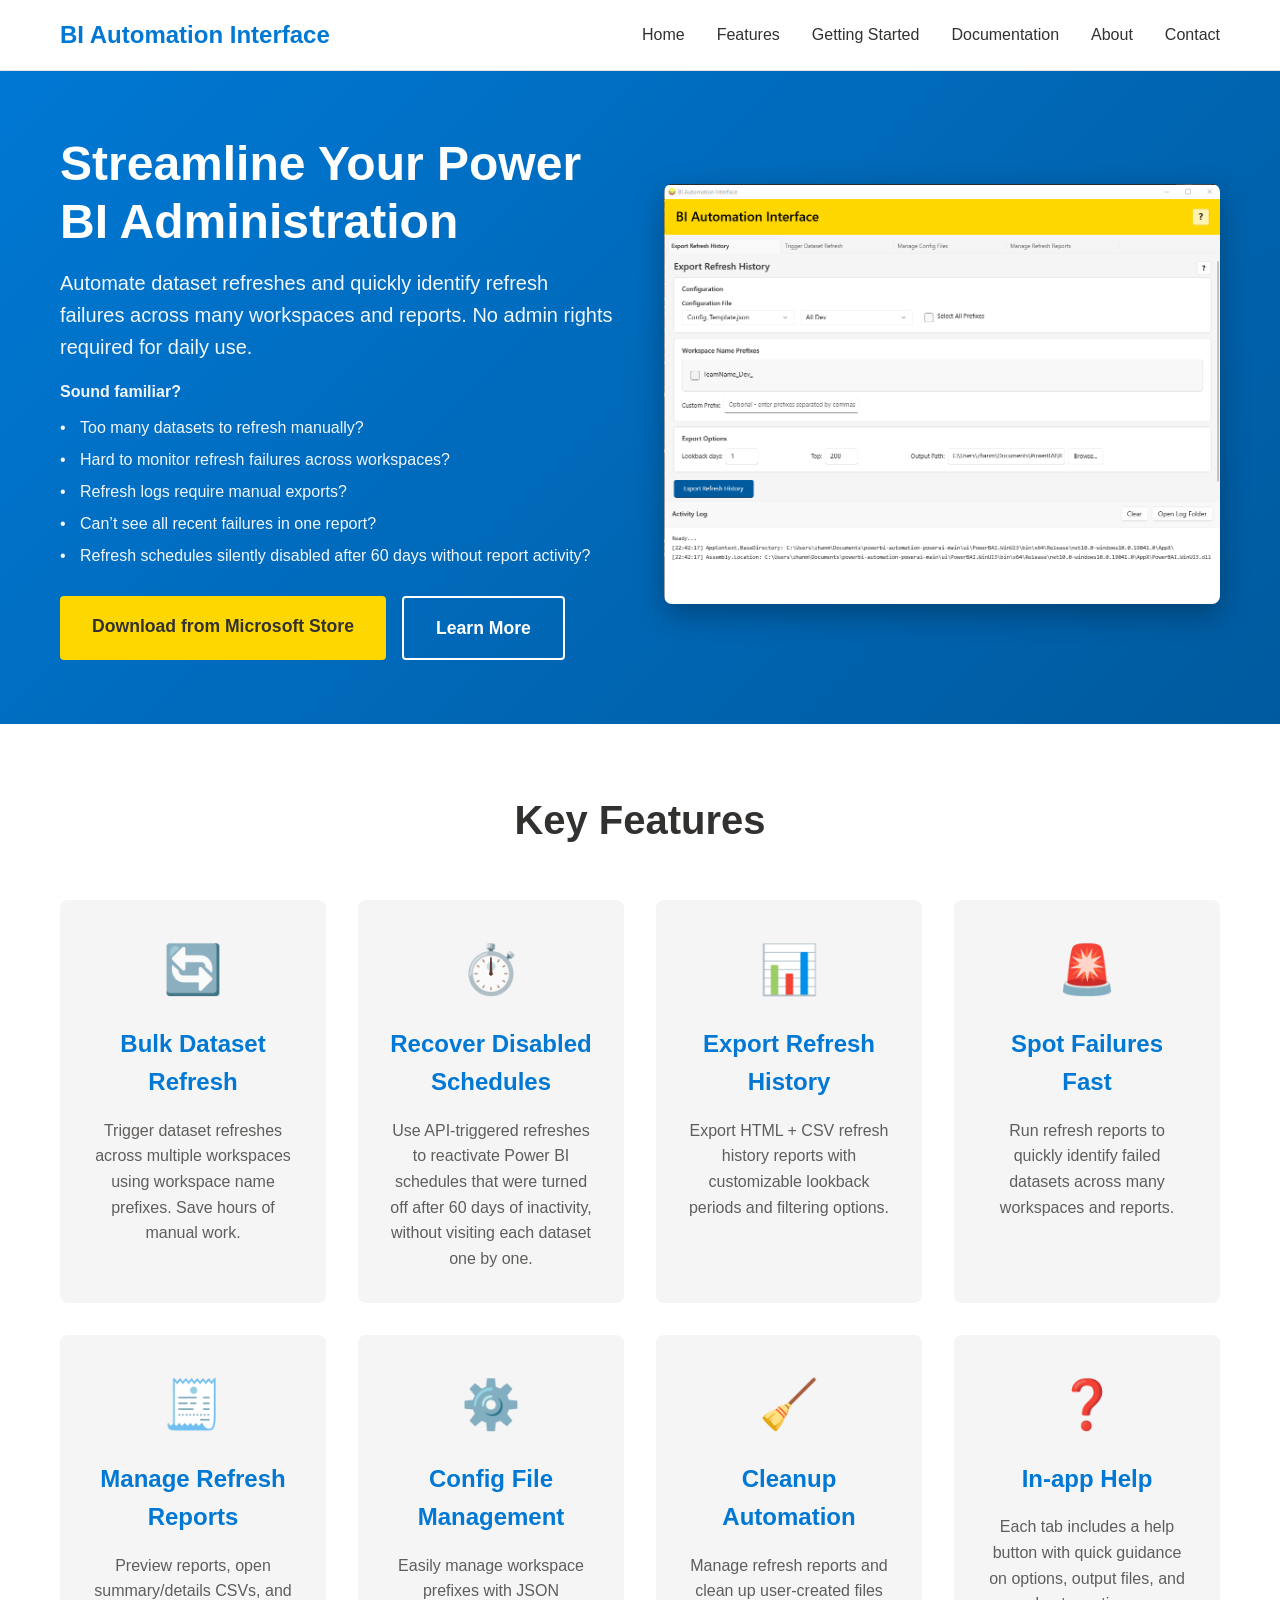
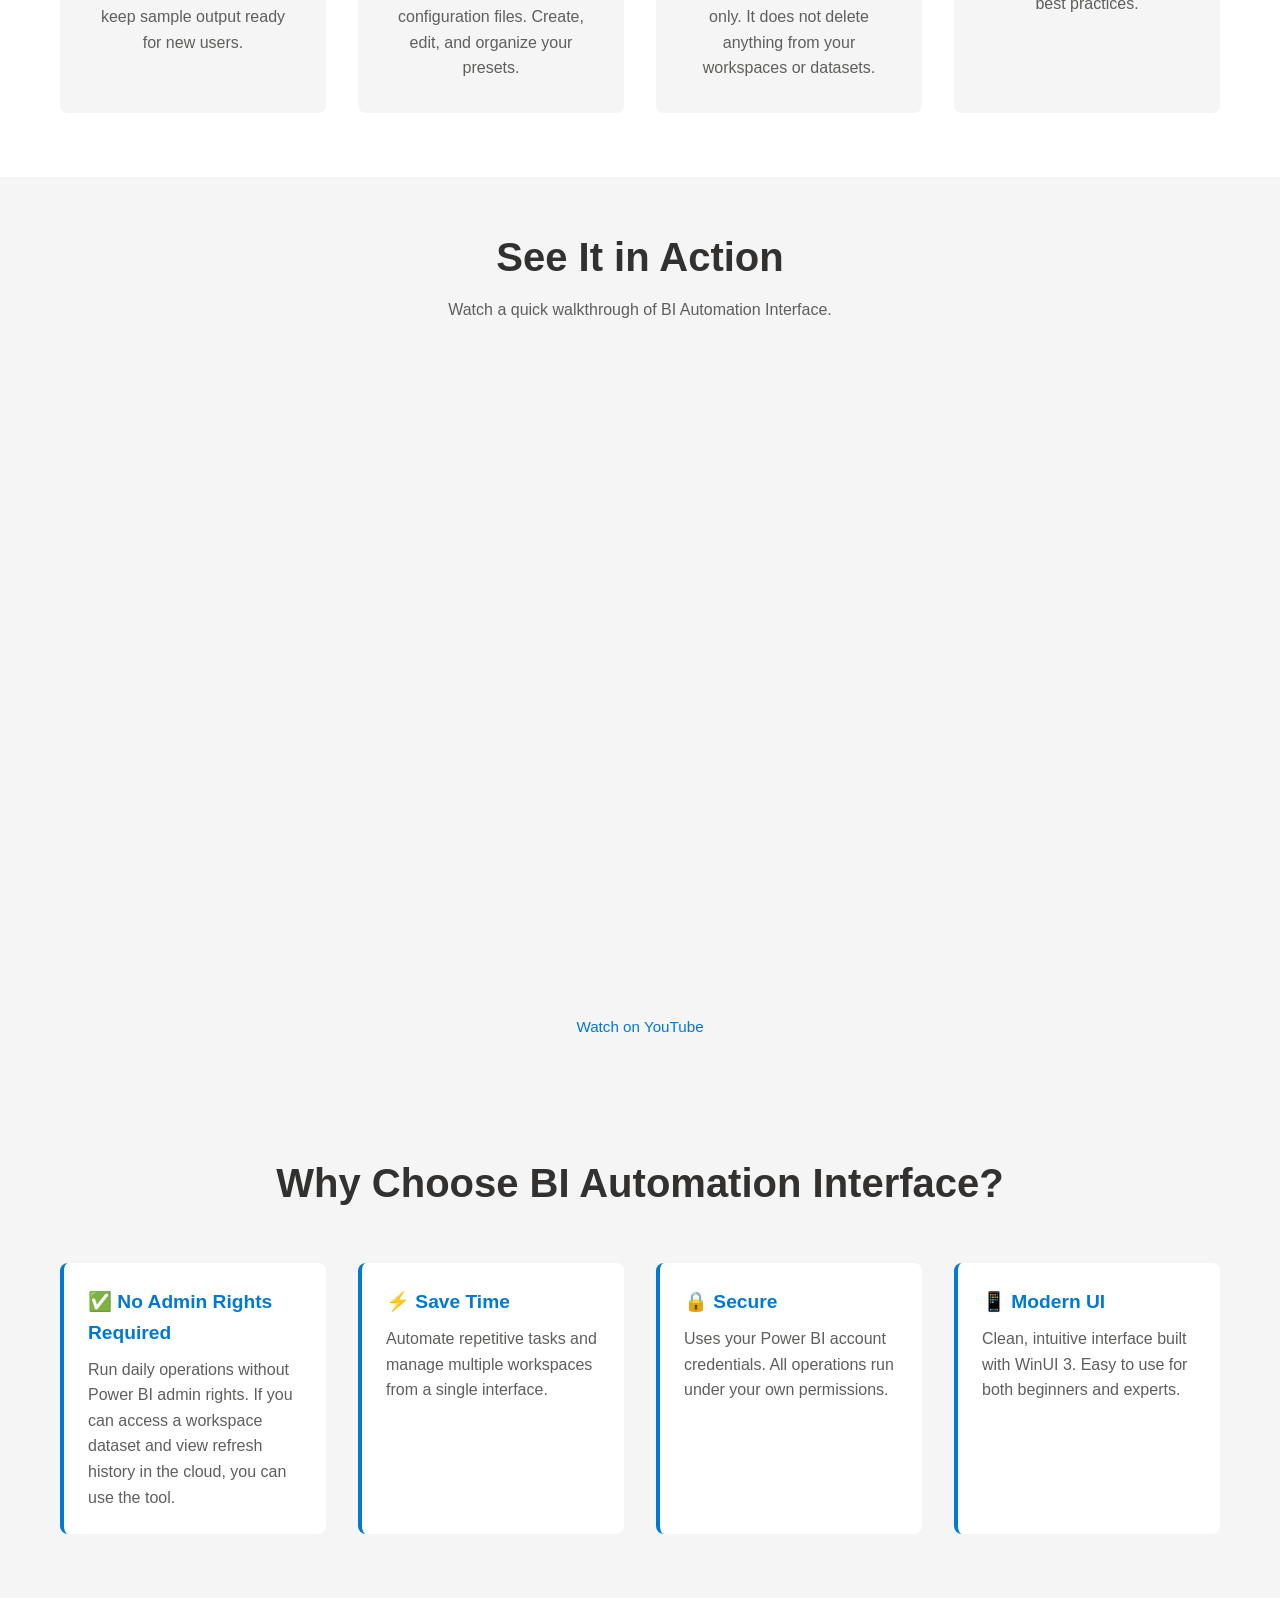
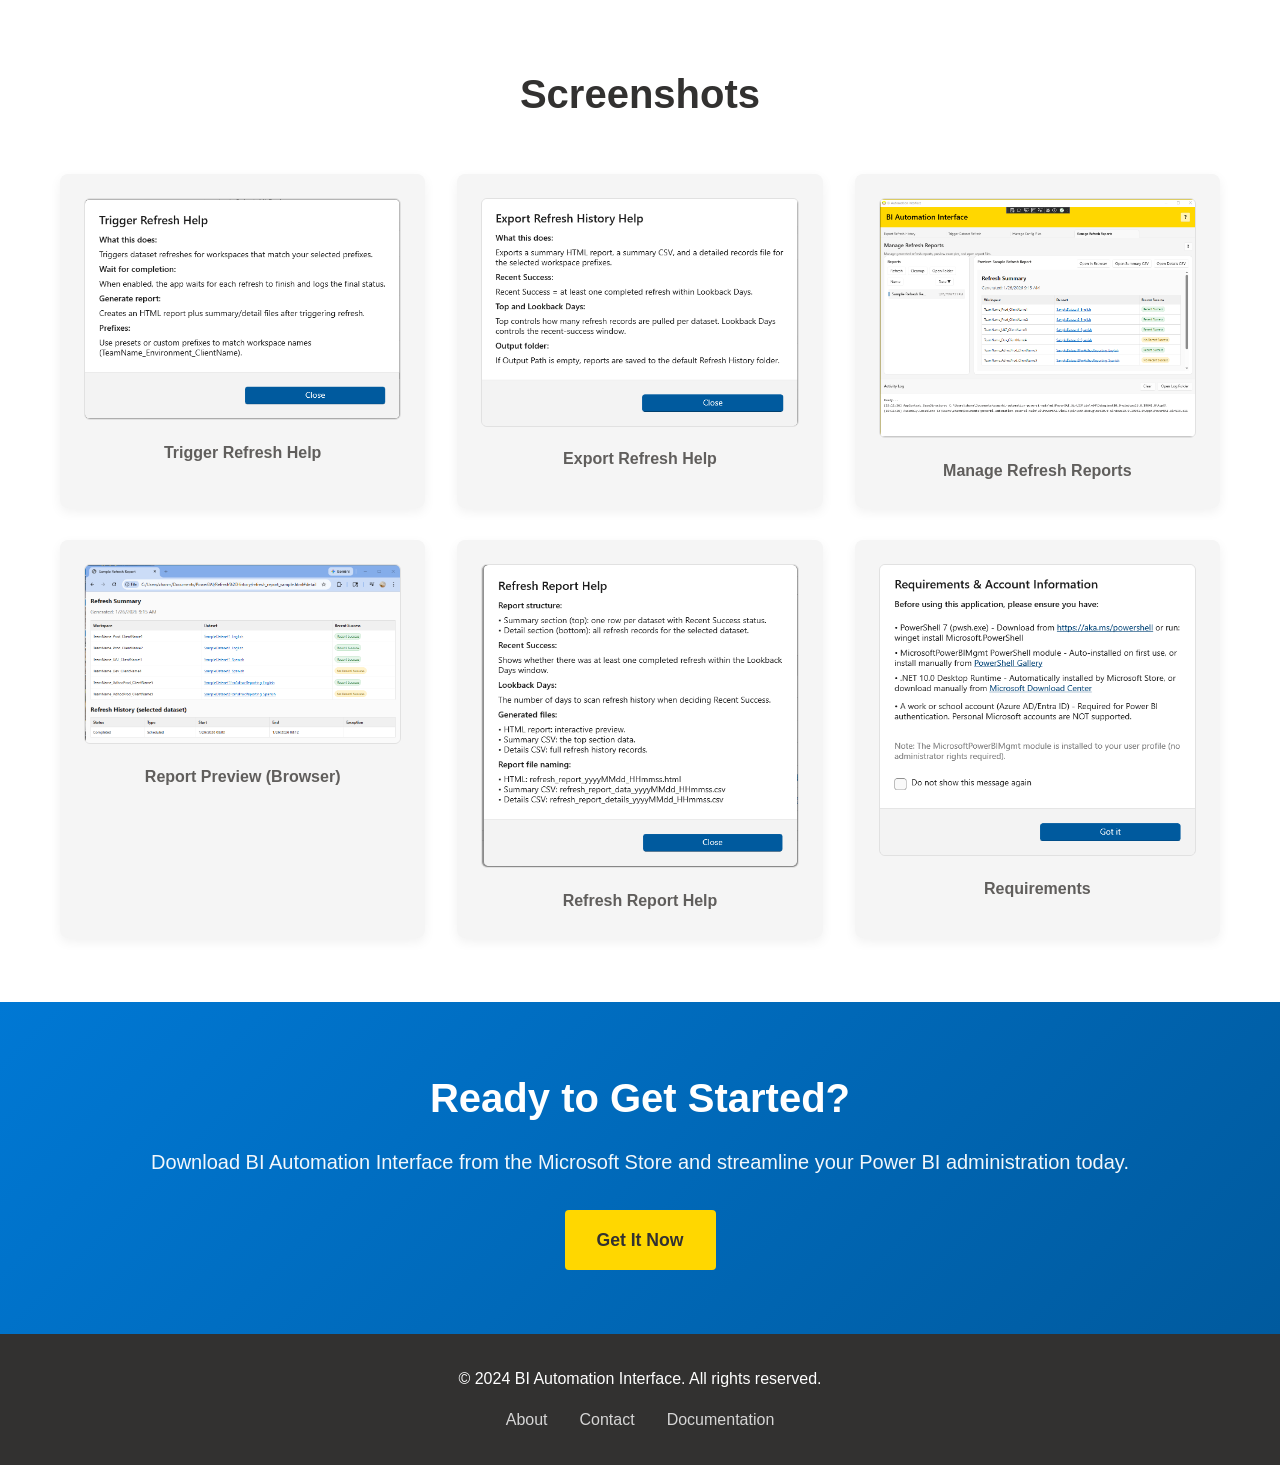
==== commit bba7c861: "Add "Recover Disabled Schedules" feature to features.html and index.html, highlighting the ability t" ====
--- a/docs/index.html
+++ b/docs/index.html
@@ -58,6 +58,7 @@
                     <li>Hard to monitor refresh failures across workspaces?</li>
                     <li>Refresh logs require manual exports?</li>
                     <li>Can&rsquo;t see all recent failures in one report?</li>
+                    <li>Refresh schedules silently disabled after 60 days without report activity?</li>
                 </ul>
                 <div class="hero-cta">
                     <a href="https://apps.microsoft.com/detail/9NP7JGN357HW" class="btn btn-primary btn-large">
@@ -83,6 +84,11 @@
                     <div class="feature-icon">🔄</div>
                     <h3>Bulk Dataset Refresh</h3>
                     <p>Trigger dataset refreshes across multiple workspaces using workspace name prefixes. Save hours of manual work.</p>
+                </div>
+                <div class="feature-card">
+                    <div class="feature-icon">⏱️</div>
+                    <h3>Recover Disabled Schedules</h3>
+                    <p>Use API-triggered refreshes to reactivate Power BI schedules that were turned off after 60 days of inactivity, without visiting each dataset one by one.</p>
                 </div>
                 <div class="feature-card">
                     <div class="feature-icon">📊</div>
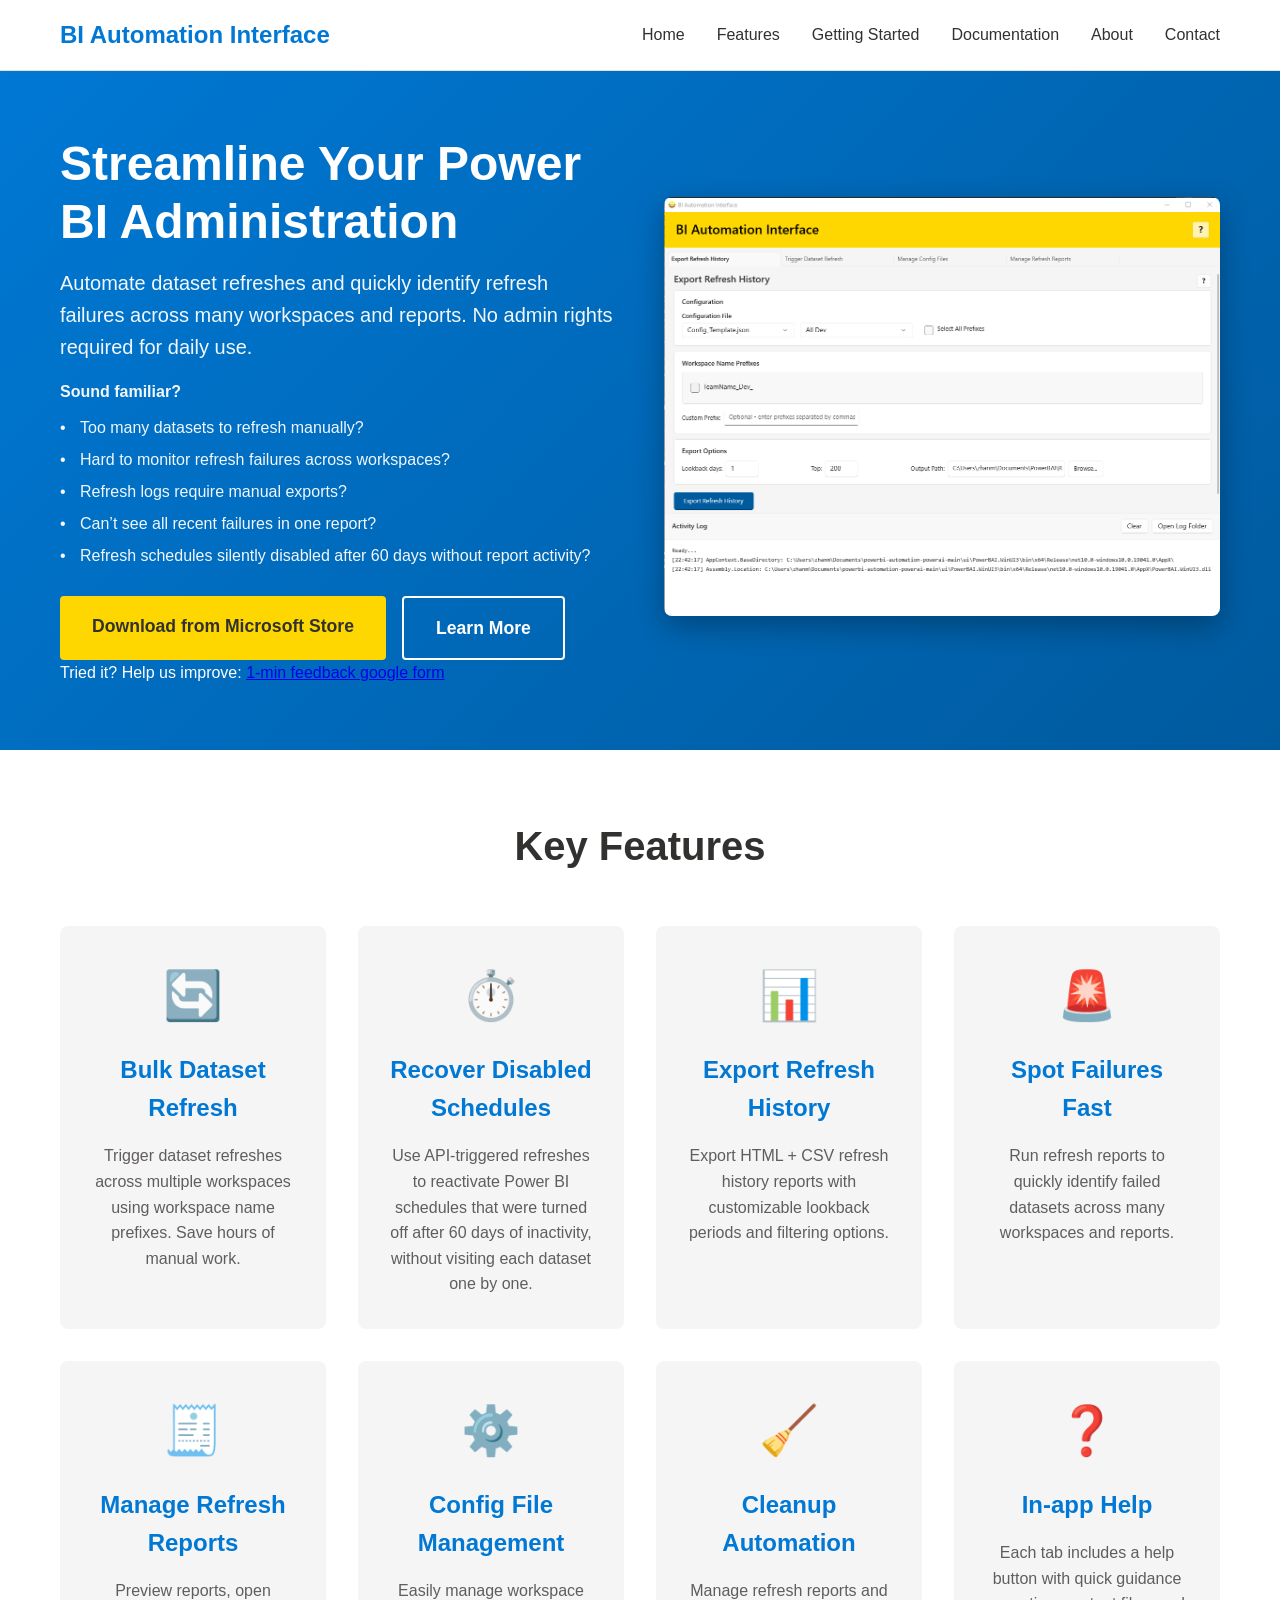
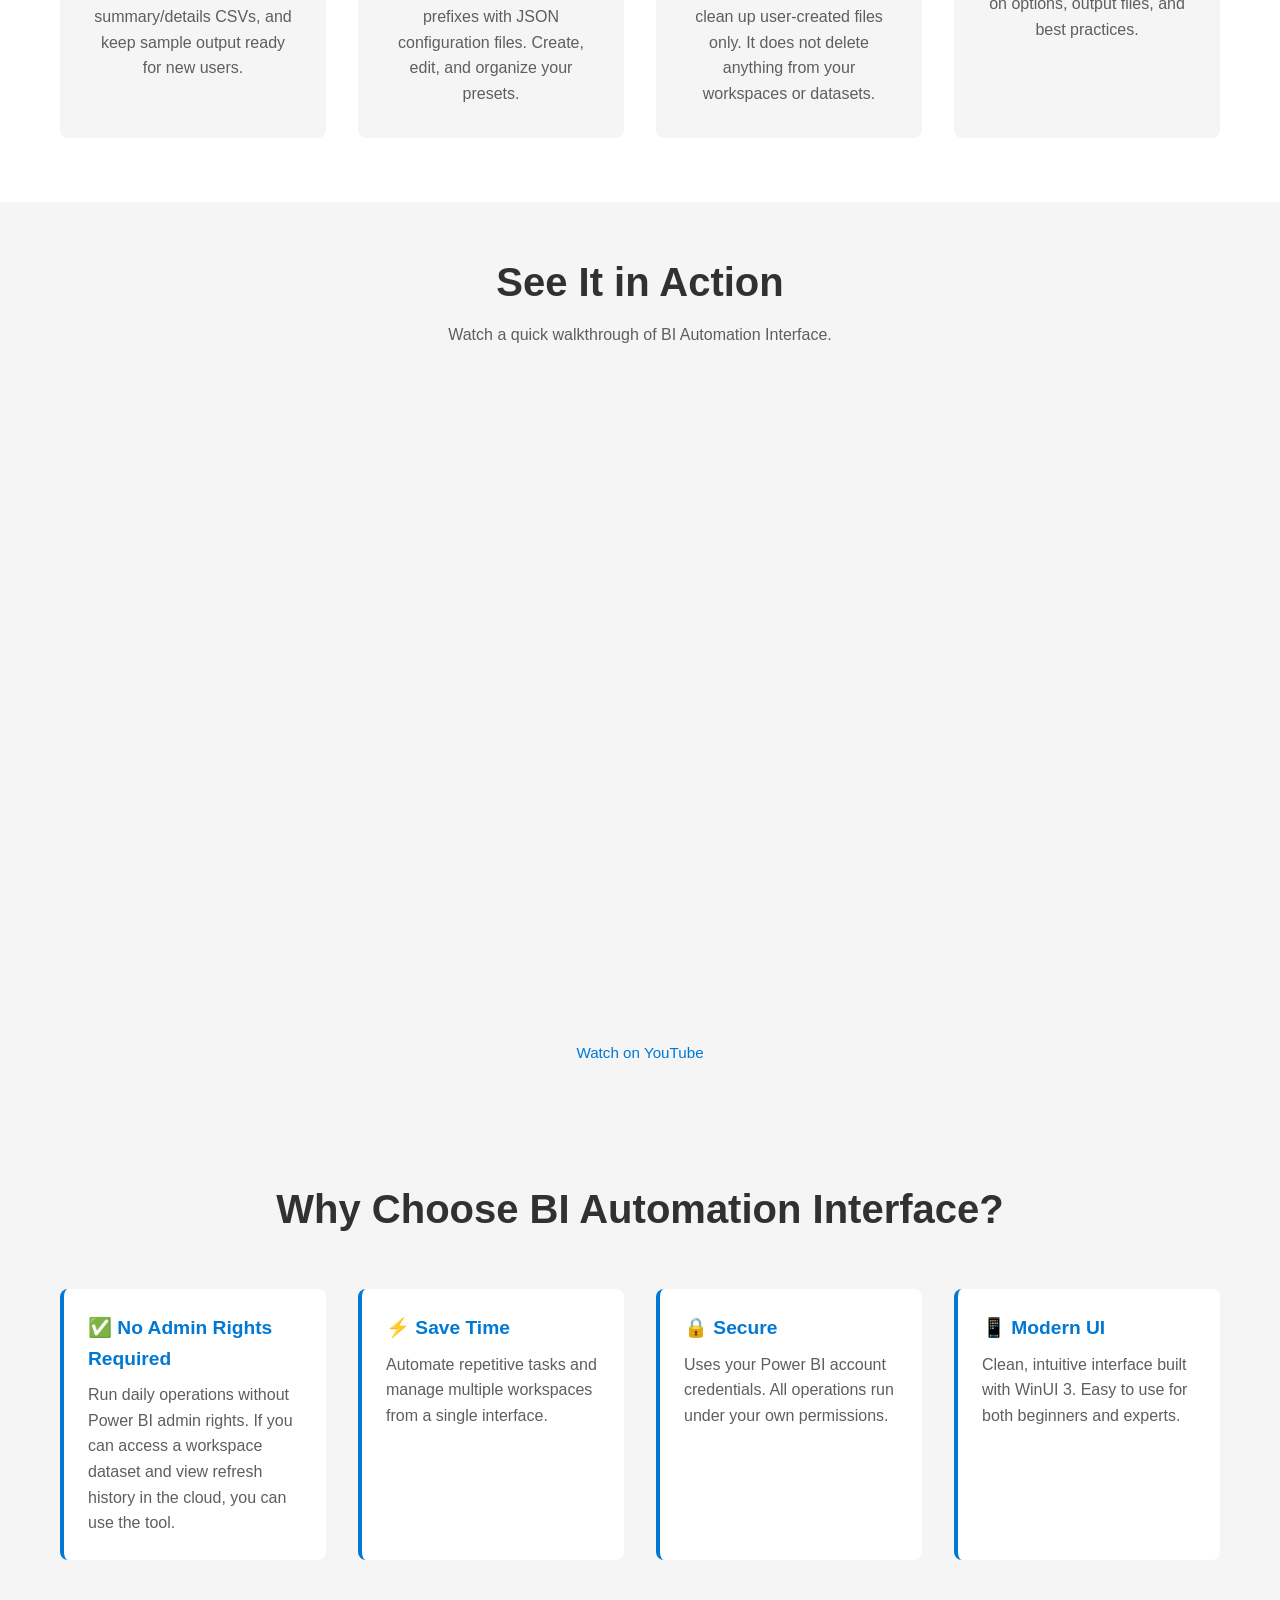
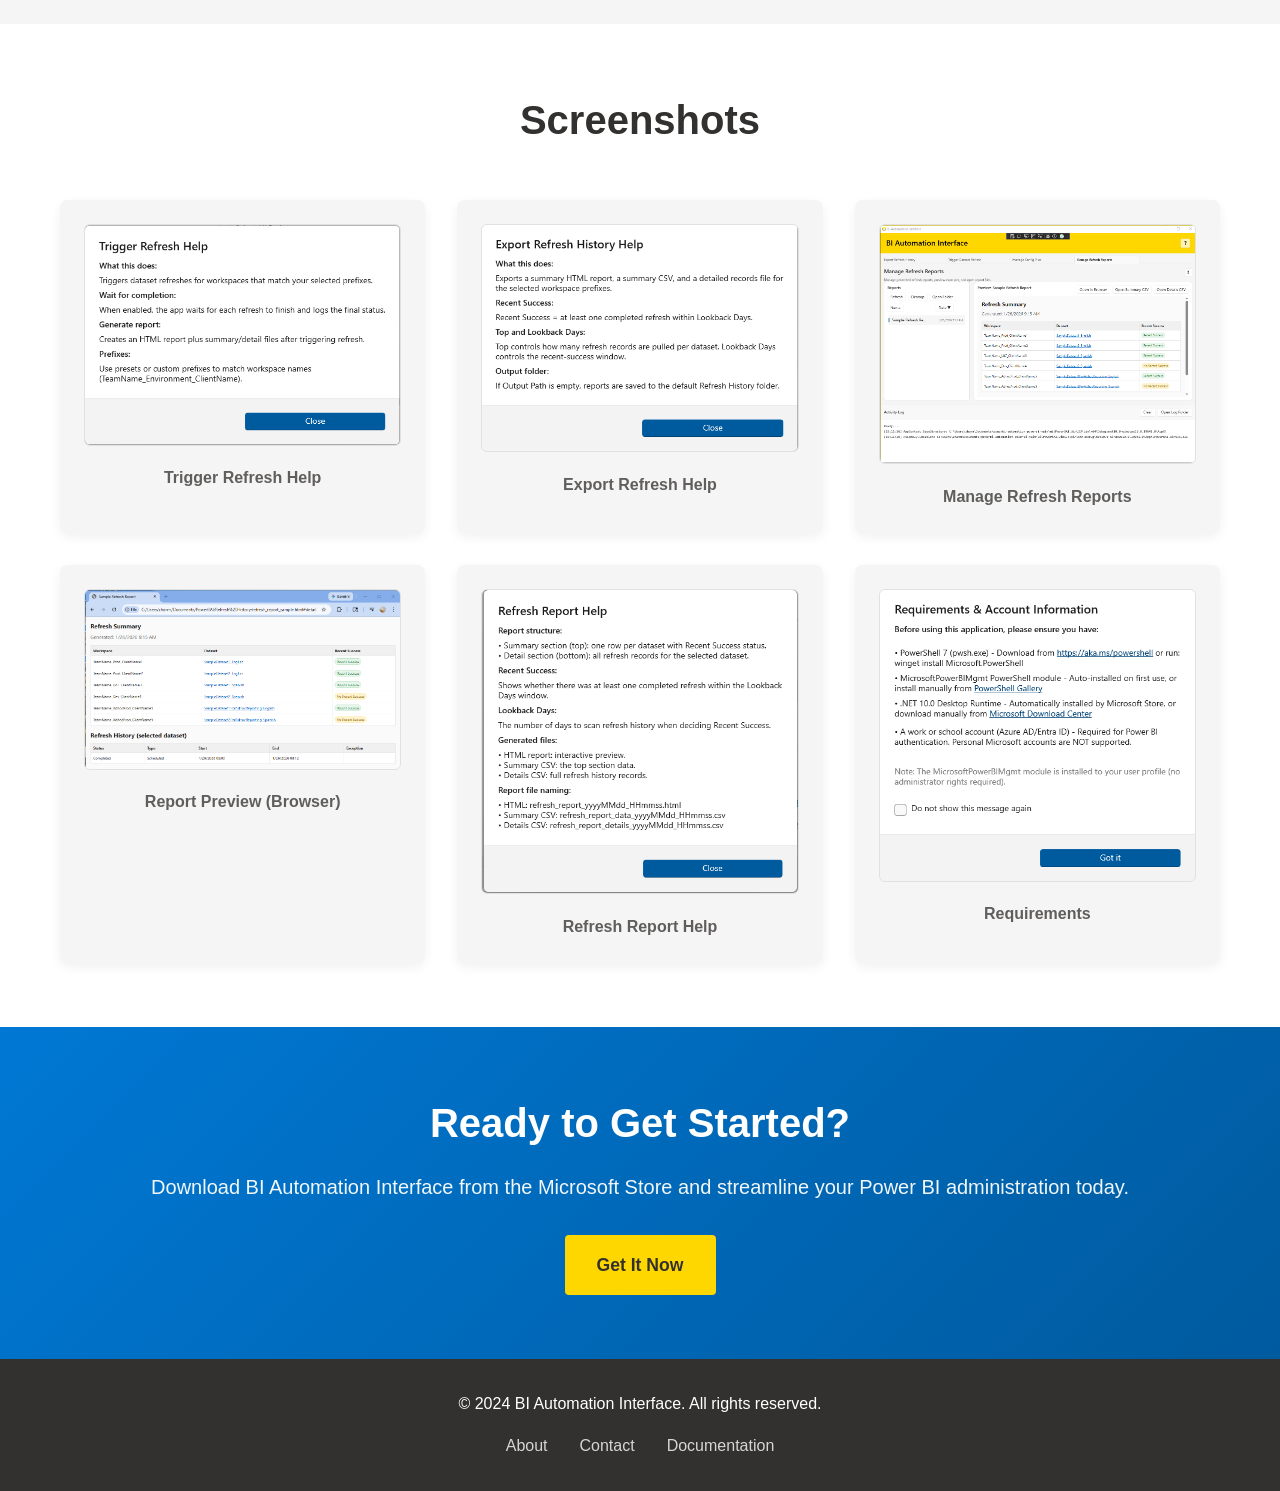
==== commit ea3792ac: "Revise contact.html and index.html to enhance user feedback options. Update contact section to direc" ====
--- a/docs/index.html
+++ b/docs/index.html
@@ -68,6 +68,10 @@
                         Learn More
                     </a>
                 </div>
+                <p class="hero-feedback">
+                    Tried it? Help us improve:
+                    <a href="https://forms.gle/piK3qLWumUg3LAJ26" target="_blank" rel="noopener noreferrer">1-min feedback google form</a>
+                </p>
             </div>
             <div class="hero-image">
                 <img class="lightbox-image" src="images/hero-screenshot.png" alt="BI Automation Interface Screenshot" />
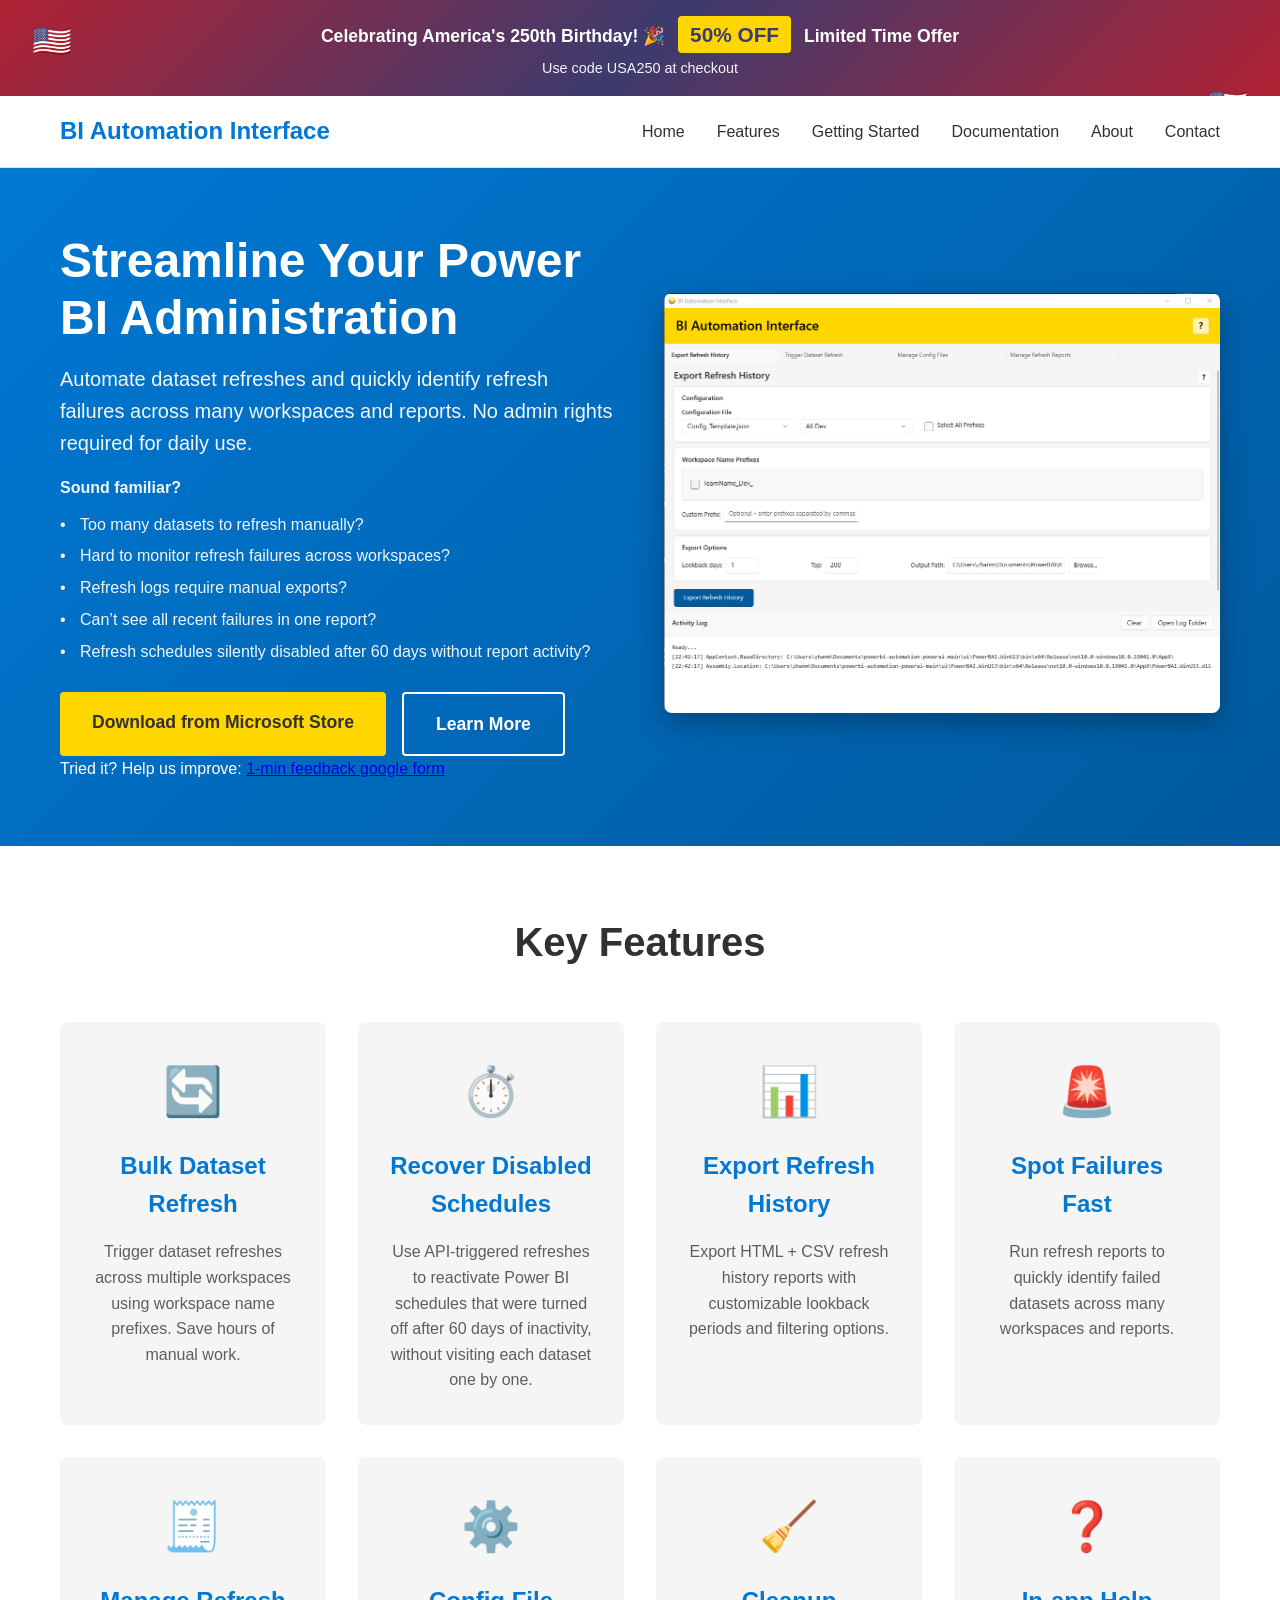
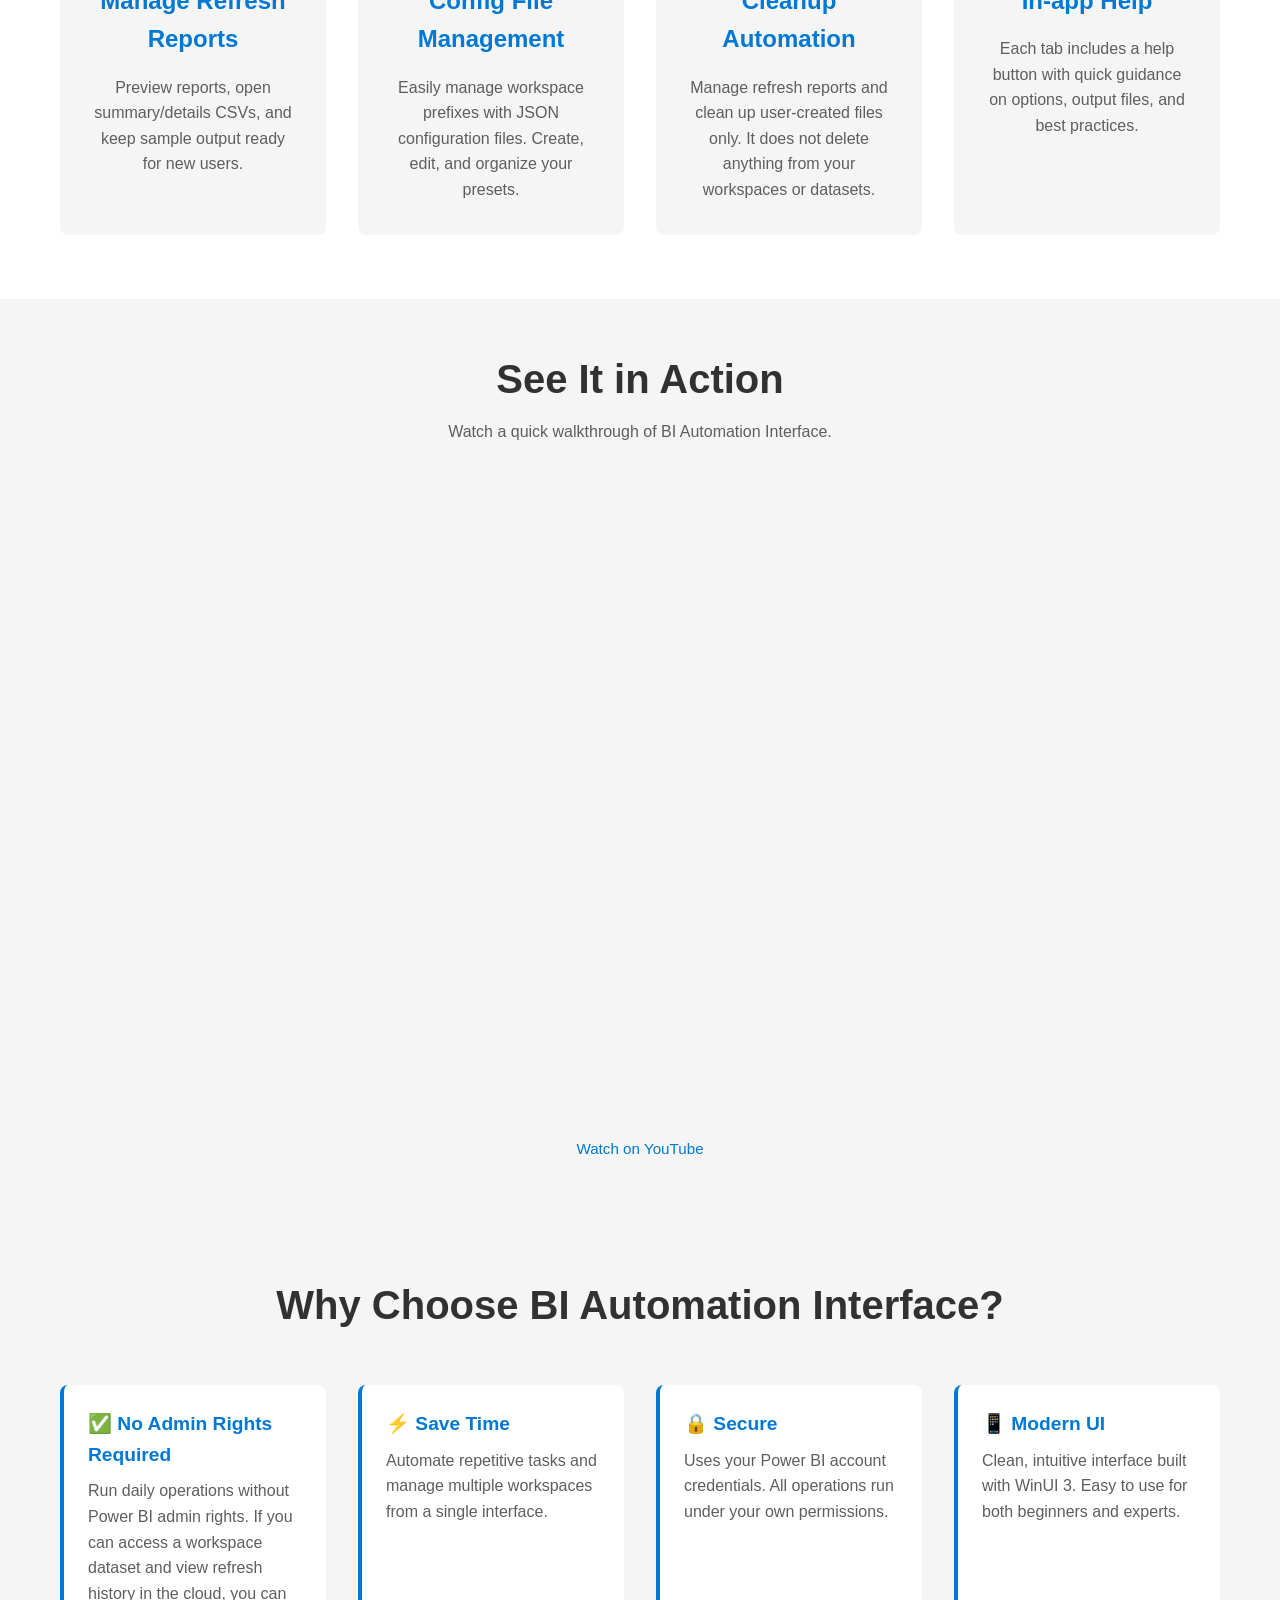
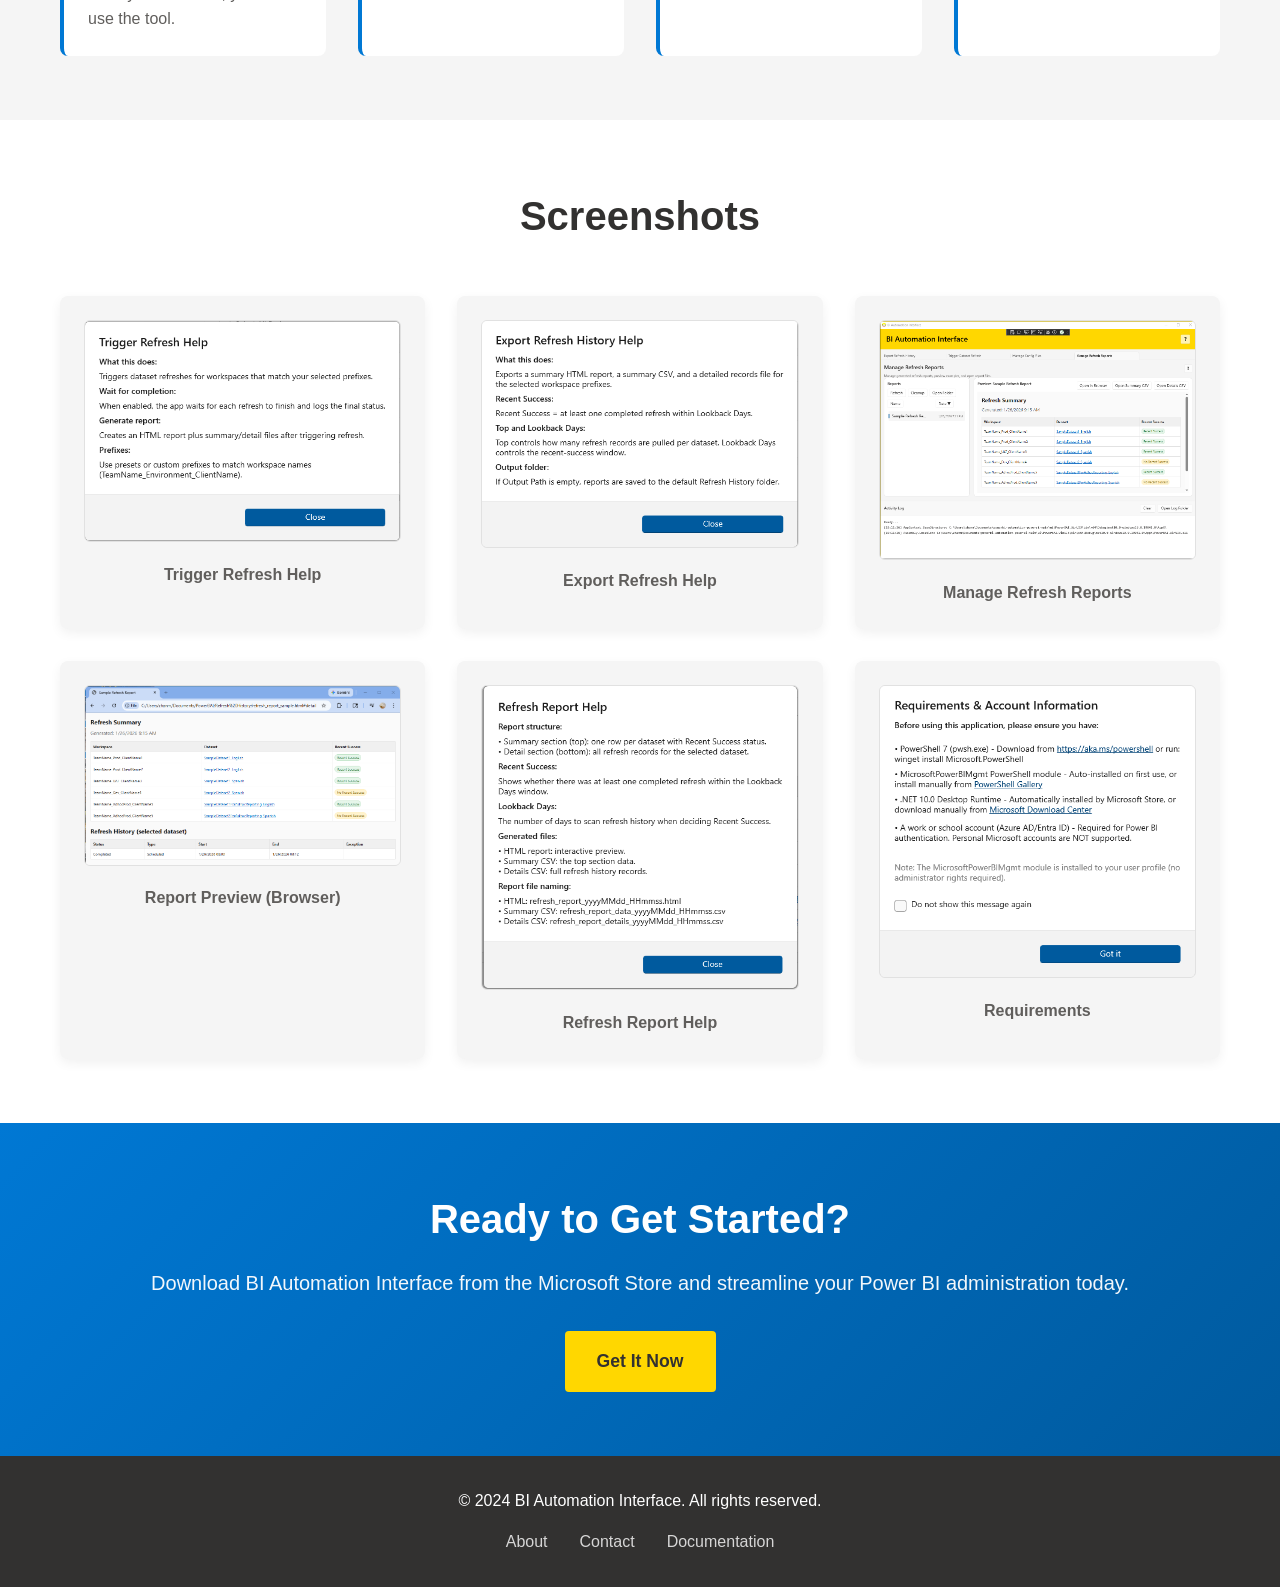
==== commit 8733ffe1: "Add 50% off promotional banner for America's 250th birthday celebration Co-authored-by: zhanmic <zha" ====
--- a/docs/index.html
+++ b/docs/index.html
@@ -31,6 +31,18 @@
     <link rel="stylesheet" href="styles/main.css">
 </head>
 <body>
+    <!-- Promotional Banner -->
+    <div class="promo-banner">
+        <div class="container">
+            <div class="promo-banner-content">
+                Celebrating America's 250th Birthday! 🎉
+                <span class="promo-banner-highlight">50% OFF</span>
+                Limited Time Offer
+            </div>
+            <div class="promo-banner-subtext">Use code USA250 at checkout</div>
+        </div>
+    </div>
+    
     <!-- Navigation -->
     <nav class="navbar">
         <div class="container">
--- a/docs/styles/main.css
+++ b/docs/styles/main.css
@@ -26,6 +26,97 @@
     max-width: 1200px;
     margin: 0 auto;
     padding: 0 20px;
+}
+
+/* Promotional Banner */
+.promo-banner {
+    background: linear-gradient(135deg, #B22234 0%, #3C3B6E 50%, #B22234 100%);
+    color: white;
+    text-align: center;
+    padding: 1rem 0;
+    position: relative;
+    overflow: hidden;
+    z-index: 101;
+}
+
+.promo-banner::before {
+    content: "🇺🇸";
+    position: absolute;
+    left: 2rem;
+    font-size: 2rem;
+    animation: pulse 2s infinite;
+}
+
+.promo-banner::after {
+    content: "🇺🇸";
+    position: absolute;
+    right: 2rem;
+    font-size: 2rem;
+    animation: pulse 2s infinite;
+}
+
+@keyframes pulse {
+    0%, 100% {
+        transform: scale(1);
+    }
+    50% {
+        transform: scale(1.1);
+    }
+}
+
+.promo-banner .container {
+    position: relative;
+    z-index: 1;
+}
+
+.promo-banner-content {
+    font-weight: 600;
+    font-size: 1.1rem;
+    line-height: 1.4;
+}
+
+.promo-banner-highlight {
+    display: inline-block;
+    background-color: #FFD700;
+    color: #3C3B6E;
+    padding: 0.25rem 0.75rem;
+    border-radius: 4px;
+    font-weight: 700;
+    font-size: 1.3rem;
+    margin: 0 0.5rem;
+    animation: glow 2s infinite alternate;
+}
+
+@keyframes glow {
+    from {
+        box-shadow: 0 0 10px rgba(255, 215, 0, 0.5);
+    }
+    to {
+        box-shadow: 0 0 20px rgba(255, 215, 0, 0.9);
+    }
+}
+
+.promo-banner-subtext {
+    font-size: 0.9rem;
+    opacity: 0.95;
+    margin-top: 0.25rem;
+}
+
+@media (max-width: 768px) {
+    .promo-banner::before,
+    .promo-banner::after {
+        display: none;
+    }
+    
+    .promo-banner-content {
+        font-size: 1rem;
+    }
+    
+    .promo-banner-highlight {
+        font-size: 1.1rem;
+        display: block;
+        margin: 0.25rem 0;
+    }
 }
 
 /* Navigation */
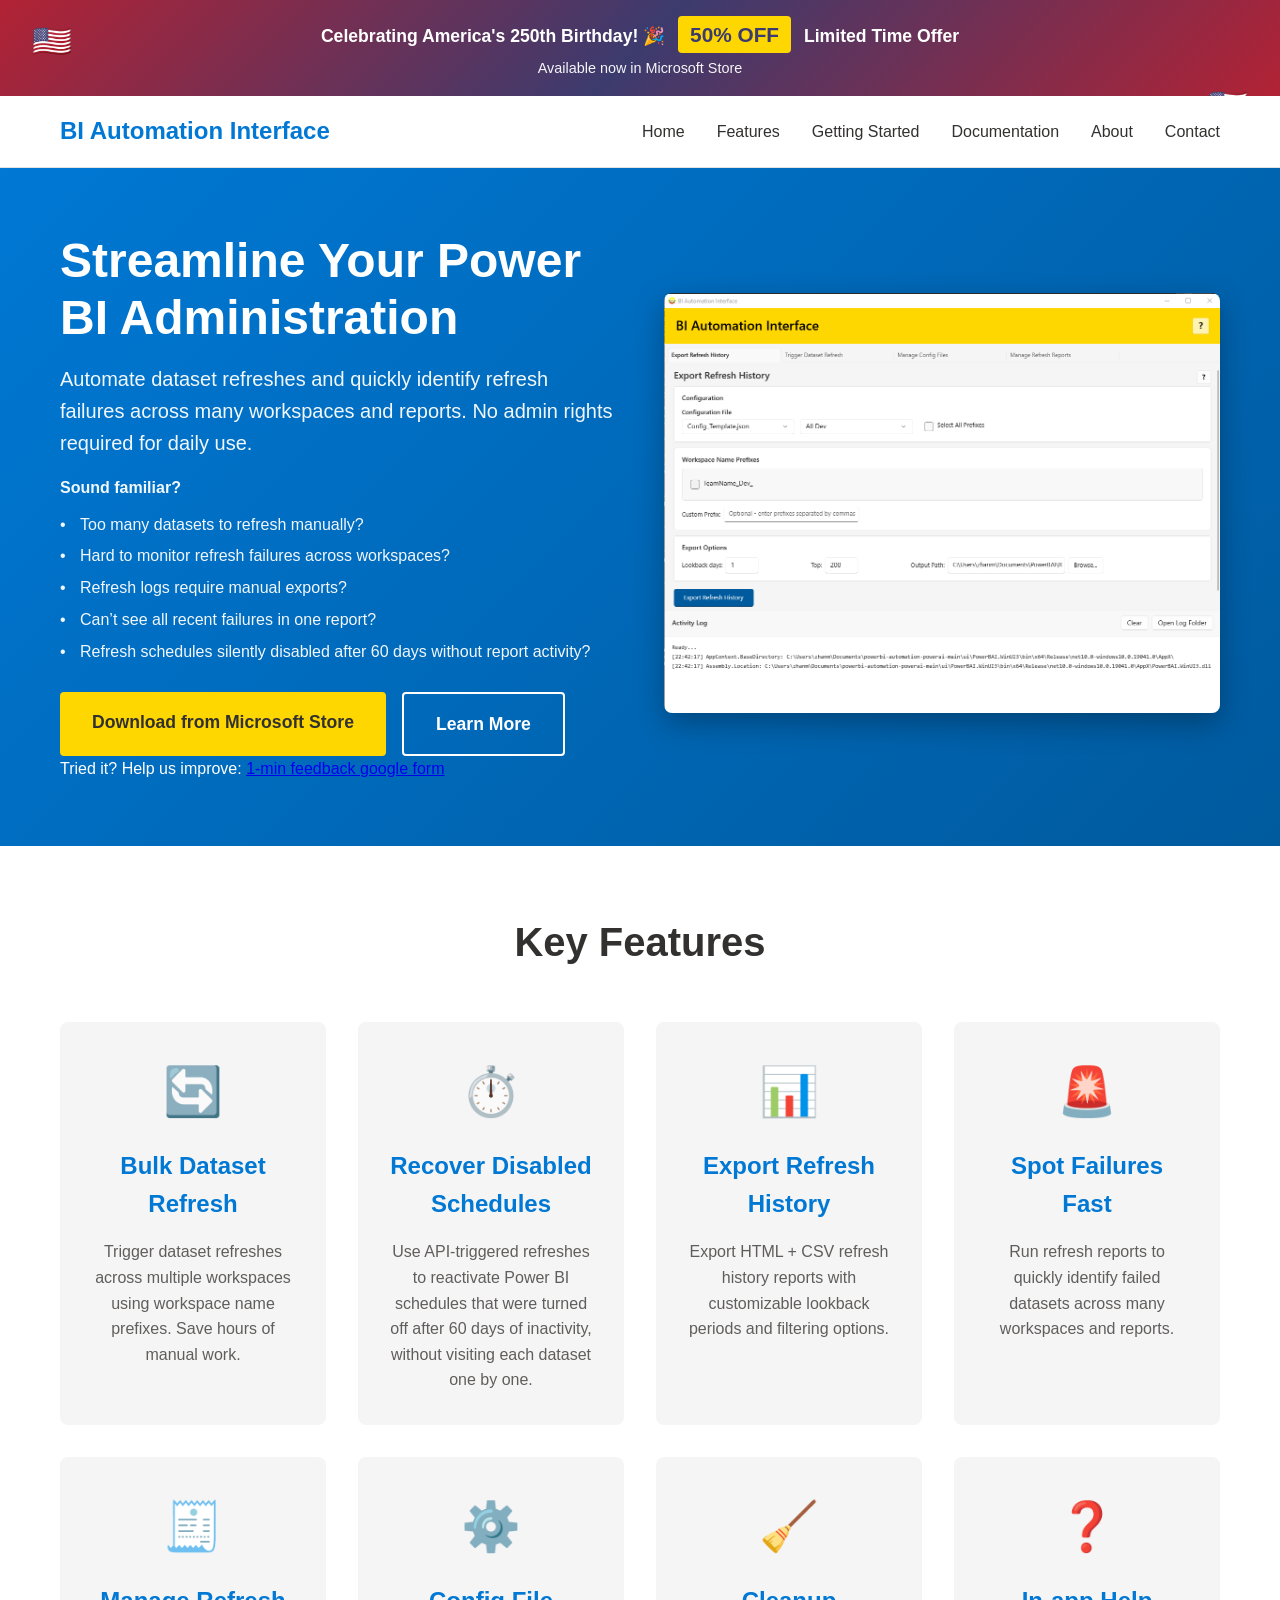
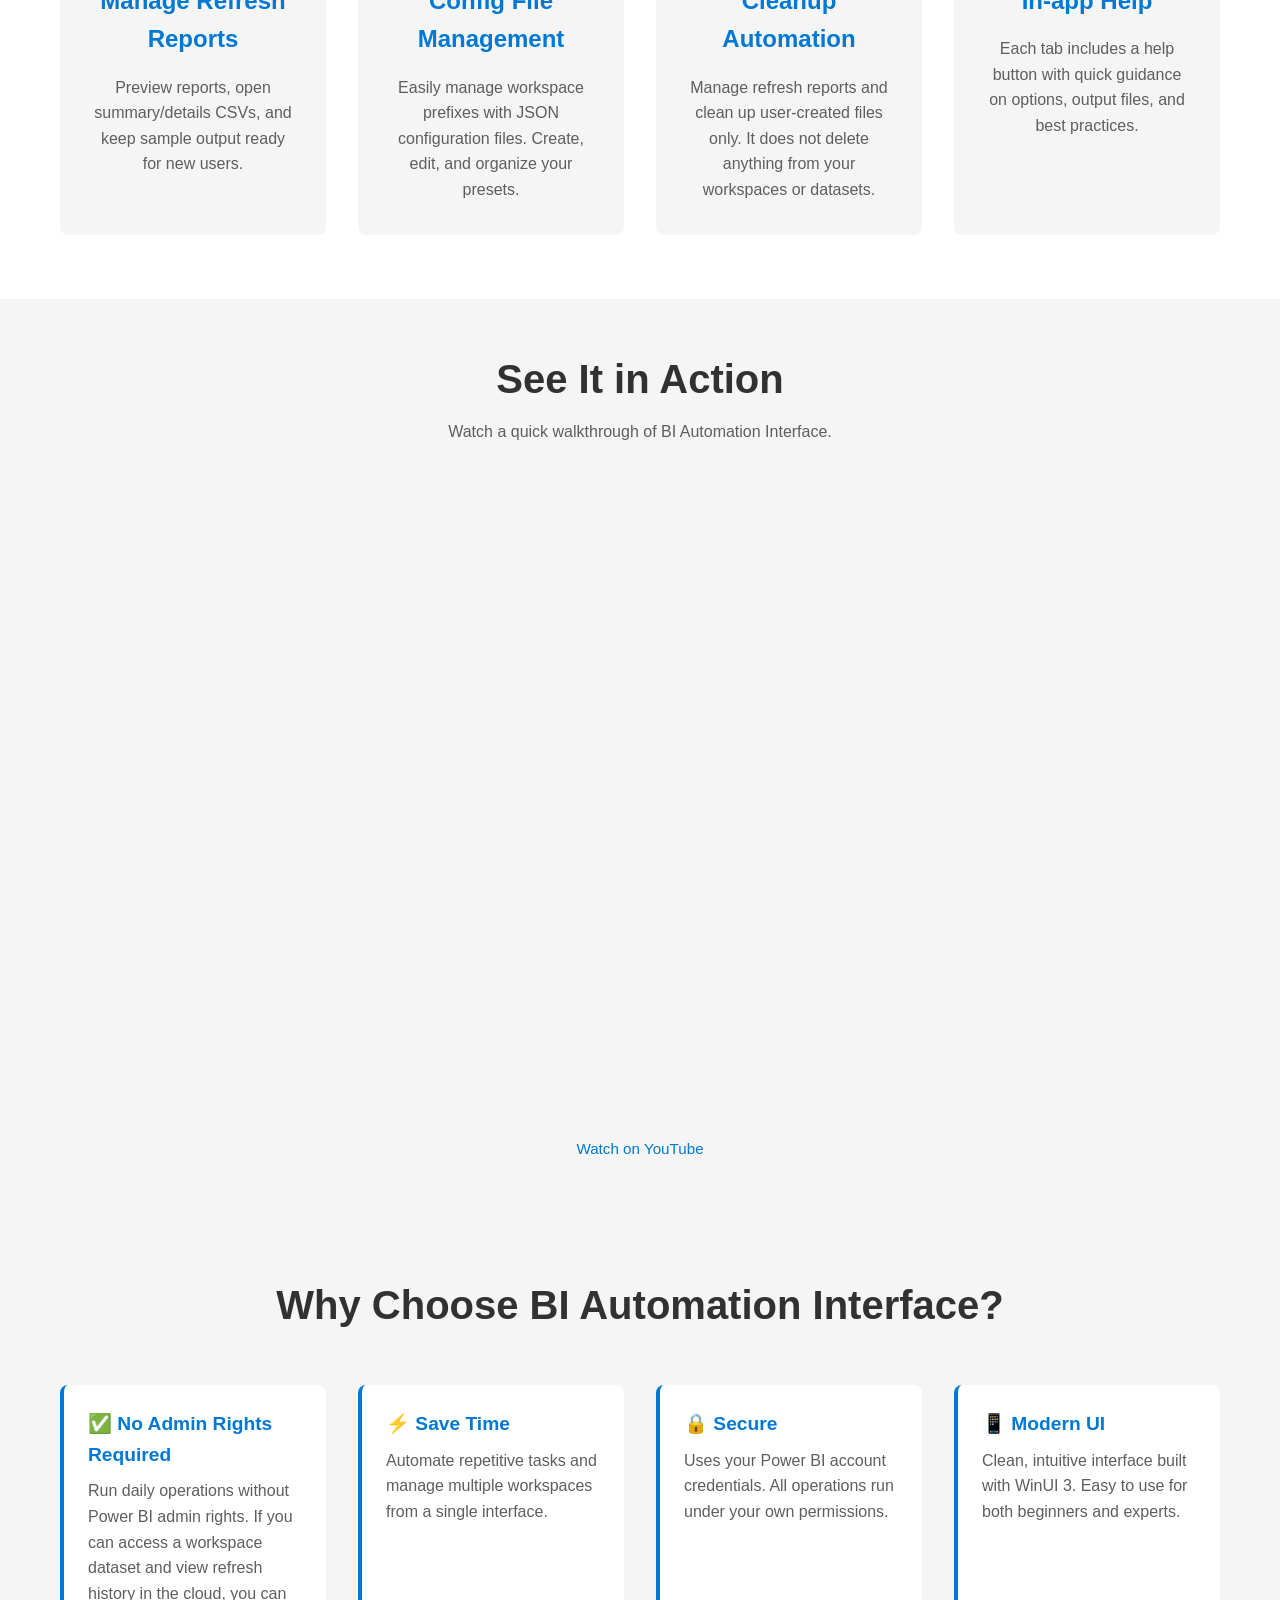
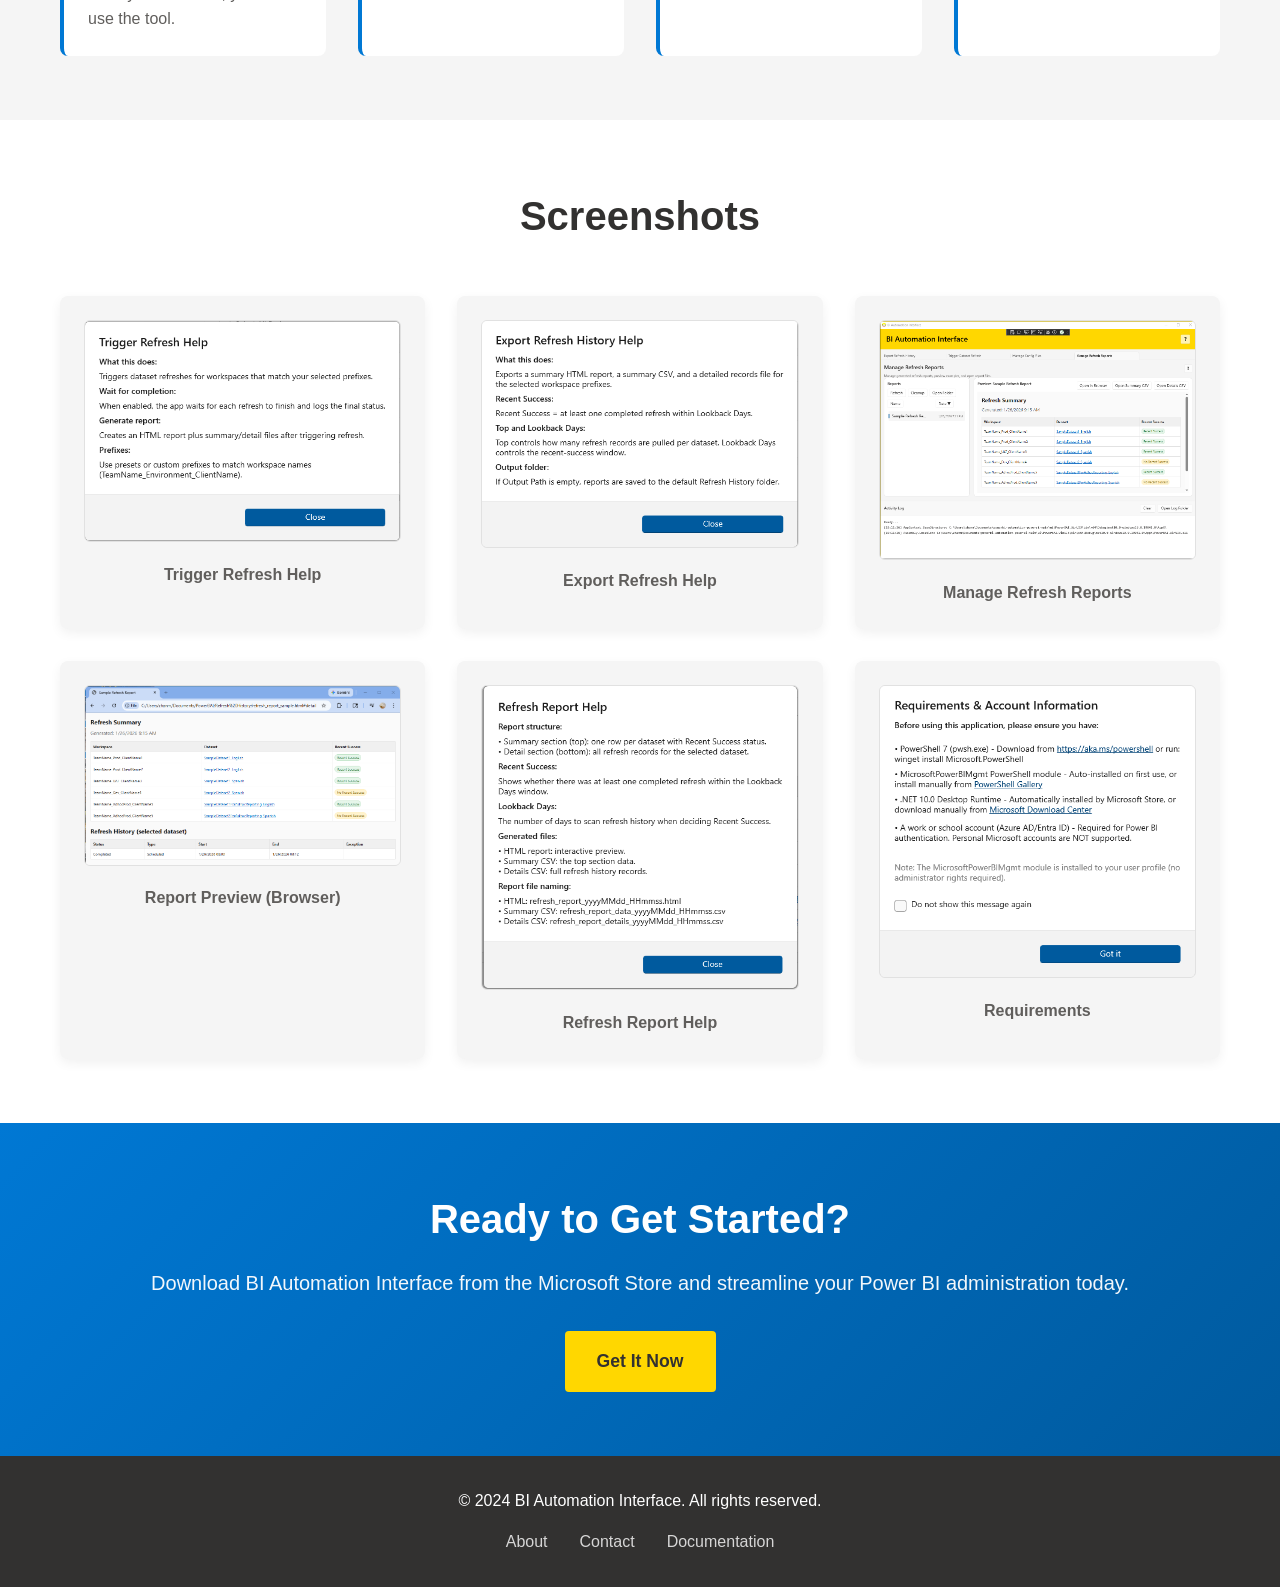
==== commit 452df09a: "Update promo banner text - remove promo code, clarify discount is in Microsoft Store Co-authored-by:" ====
--- a/docs/index.html
+++ b/docs/index.html
@@ -39,7 +39,7 @@
                 <span class="promo-banner-highlight">50% OFF</span>
                 Limited Time Offer
             </div>
-            <div class="promo-banner-subtext">Use code USA250 at checkout</div>
+            <div class="promo-banner-subtext">Available now in Microsoft Store</div>
         </div>
     </div>
     
